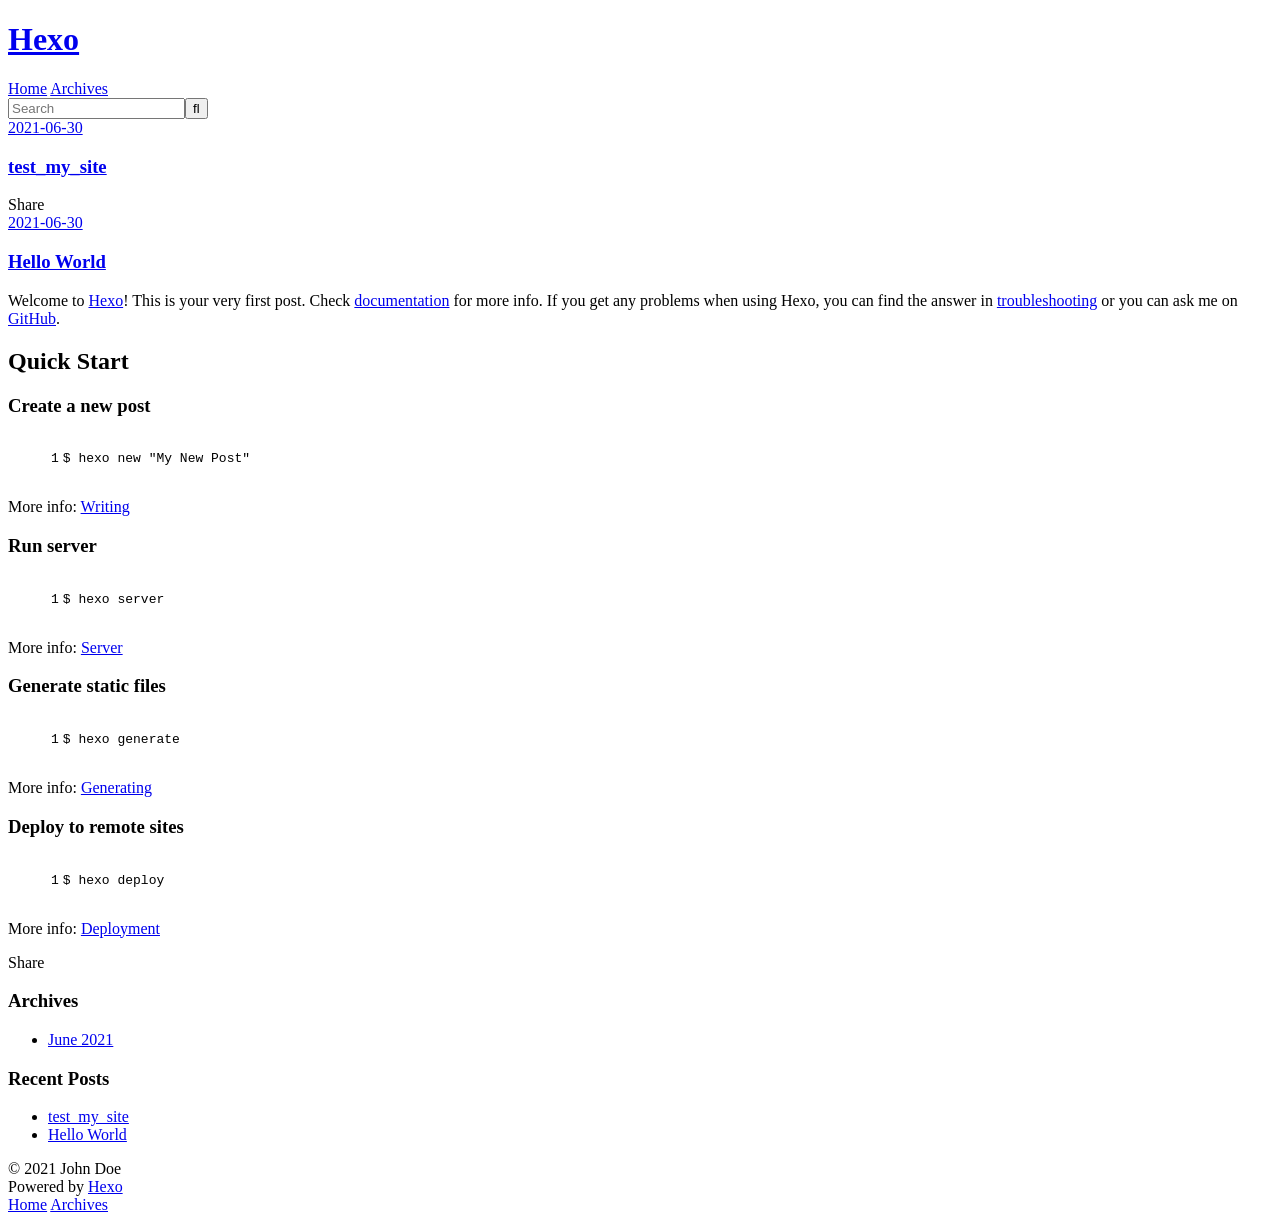
==== index.html @ c6e72904 "Site updated: 2021-06-30 17:13:58" ====
<!DOCTYPE html>
<html>
<head>
  <meta charset="utf-8">
  

  
  <title>Hexo</title>
  <meta name="viewport" content="width=device-width, initial-scale=1, maximum-scale=1">
  <meta property="og:type" content="website">
<meta property="og:title" content="Hexo">
<meta property="og:url" content="http://example.com/index.html">
<meta property="og:site_name" content="Hexo">
<meta property="og:locale" content="en_US">
<meta property="article:author" content="John Doe">
<meta name="twitter:card" content="summary">
  
    <link rel="alternate" href="/atom.xml" title="Hexo" type="application/atom+xml">
  
  
    <link rel="icon" href="/favicon.png">
  
  
    <link href="//fonts.googleapis.com/css?family=Source+Code+Pro" rel="stylesheet" type="text/css">
  
  
<link rel="stylesheet" href="/css/style.css">

<meta name="generator" content="Hexo 5.4.0"></head>

<body>
  <div id="container">
    <div id="wrap">
      <header id="header">
  <div id="banner"></div>
  <div id="header-outer" class="outer">
    <div id="header-title" class="inner">
      <h1 id="logo-wrap">
        <a href="/" id="logo">Hexo</a>
      </h1>
      
    </div>
    <div id="header-inner" class="inner">
      <nav id="main-nav">
        <a id="main-nav-toggle" class="nav-icon"></a>
        
          <a class="main-nav-link" href="/">Home</a>
        
          <a class="main-nav-link" href="/archives">Archives</a>
        
      </nav>
      <nav id="sub-nav">
        
          <a id="nav-rss-link" class="nav-icon" href="/atom.xml" title="RSS Feed"></a>
        
        <a id="nav-search-btn" class="nav-icon" title="Search"></a>
      </nav>
      <div id="search-form-wrap">
        <form action="//google.com/search" method="get" accept-charset="UTF-8" class="search-form"><input type="search" name="q" class="search-form-input" placeholder="Search"><button type="submit" class="search-form-submit">&#xF002;</button><input type="hidden" name="sitesearch" value="http://example.com"></form>
      </div>
    </div>
  </div>
</header>
      <div class="outer">
        <section id="main">
  
    <article id="post-test-my-site" class="article article-type-post" itemscope itemprop="blogPost">
  <div class="article-meta">
    <a href="/2021/06/30/test-my-site/" class="article-date">
  <time datetime="2021-06-30T08:58:55.000Z" itemprop="datePublished">2021-06-30</time>
</a>
    
  </div>
  <div class="article-inner">
    
    
      <header class="article-header">
        
  
    <h1 itemprop="name">
      <a class="article-title" href="/2021/06/30/test-my-site/">test_my_site</a>
    </h1>
  

      </header>
    
    <div class="article-entry" itemprop="articleBody">
      
        
      
    </div>
    <footer class="article-footer">
      <a data-url="http://example.com/2021/06/30/test-my-site/" data-id="ckqj9hxz30000y4w327boawxg" class="article-share-link">Share</a>
      
      
    </footer>
  </div>
  
</article>


  
    <article id="post-hello-world" class="article article-type-post" itemscope itemprop="blogPost">
  <div class="article-meta">
    <a href="/2021/06/30/hello-world/" class="article-date">
  <time datetime="2021-06-30T08:54:32.941Z" itemprop="datePublished">2021-06-30</time>
</a>
    
  </div>
  <div class="article-inner">
    
    
      <header class="article-header">
        
  
    <h1 itemprop="name">
      <a class="article-title" href="/2021/06/30/hello-world/">Hello World</a>
    </h1>
  

      </header>
    
    <div class="article-entry" itemprop="articleBody">
      
        <p>Welcome to <a target="_blank" rel="noopener" href="https://hexo.io/">Hexo</a>! This is your very first post. Check <a target="_blank" rel="noopener" href="https://hexo.io/docs/">documentation</a> for more info. If you get any problems when using Hexo, you can find the answer in <a target="_blank" rel="noopener" href="https://hexo.io/docs/troubleshooting.html">troubleshooting</a> or you can ask me on <a target="_blank" rel="noopener" href="https://github.com/hexojs/hexo/issues">GitHub</a>.</p>
<h2 id="Quick-Start"><a href="#Quick-Start" class="headerlink" title="Quick Start"></a>Quick Start</h2><h3 id="Create-a-new-post"><a href="#Create-a-new-post" class="headerlink" title="Create a new post"></a>Create a new post</h3><figure class="highlight bash"><table><tr><td class="gutter"><pre><span class="line">1</span><br></pre></td><td class="code"><pre><span class="line">$ hexo new <span class="string">&quot;My New Post&quot;</span></span><br></pre></td></tr></table></figure>

<p>More info: <a target="_blank" rel="noopener" href="https://hexo.io/docs/writing.html">Writing</a></p>
<h3 id="Run-server"><a href="#Run-server" class="headerlink" title="Run server"></a>Run server</h3><figure class="highlight bash"><table><tr><td class="gutter"><pre><span class="line">1</span><br></pre></td><td class="code"><pre><span class="line">$ hexo server</span><br></pre></td></tr></table></figure>

<p>More info: <a target="_blank" rel="noopener" href="https://hexo.io/docs/server.html">Server</a></p>
<h3 id="Generate-static-files"><a href="#Generate-static-files" class="headerlink" title="Generate static files"></a>Generate static files</h3><figure class="highlight bash"><table><tr><td class="gutter"><pre><span class="line">1</span><br></pre></td><td class="code"><pre><span class="line">$ hexo generate</span><br></pre></td></tr></table></figure>

<p>More info: <a target="_blank" rel="noopener" href="https://hexo.io/docs/generating.html">Generating</a></p>
<h3 id="Deploy-to-remote-sites"><a href="#Deploy-to-remote-sites" class="headerlink" title="Deploy to remote sites"></a>Deploy to remote sites</h3><figure class="highlight bash"><table><tr><td class="gutter"><pre><span class="line">1</span><br></pre></td><td class="code"><pre><span class="line">$ hexo deploy</span><br></pre></td></tr></table></figure>

<p>More info: <a target="_blank" rel="noopener" href="https://hexo.io/docs/one-command-deployment.html">Deployment</a></p>

      
    </div>
    <footer class="article-footer">
      <a data-url="http://example.com/2021/06/30/hello-world/" data-id="ckqj9hxz70001y4w39fv53ltf" class="article-share-link">Share</a>
      
      
    </footer>
  </div>
  
</article>


  


</section>
        
          <aside id="sidebar">
  
    

  
    

  
    
  
    
  <div class="widget-wrap">
    <h3 class="widget-title">Archives</h3>
    <div class="widget">
      <ul class="archive-list"><li class="archive-list-item"><a class="archive-list-link" href="/archives/2021/06/">June 2021</a></li></ul>
    </div>
  </div>


  
    
  <div class="widget-wrap">
    <h3 class="widget-title">Recent Posts</h3>
    <div class="widget">
      <ul>
        
          <li>
            <a href="/2021/06/30/test-my-site/">test_my_site</a>
          </li>
        
          <li>
            <a href="/2021/06/30/hello-world/">Hello World</a>
          </li>
        
      </ul>
    </div>
  </div>

  
</aside>
        
      </div>
      <footer id="footer">
  
  <div class="outer">
    <div id="footer-info" class="inner">
      &copy; 2021 John Doe<br>
      Powered by <a href="http://hexo.io/" target="_blank">Hexo</a>
    </div>
  </div>
</footer>
    </div>
    <nav id="mobile-nav">
  
    <a href="/" class="mobile-nav-link">Home</a>
  
    <a href="/archives" class="mobile-nav-link">Archives</a>
  
</nav>
    

<script src="//ajax.googleapis.com/ajax/libs/jquery/2.0.3/jquery.min.js"></script>


  
<link rel="stylesheet" href="/fancybox/jquery.fancybox.css">

  
<script src="/fancybox/jquery.fancybox.pack.js"></script>




<script src="/js/script.js"></script>




  </div>
</body>
</html>
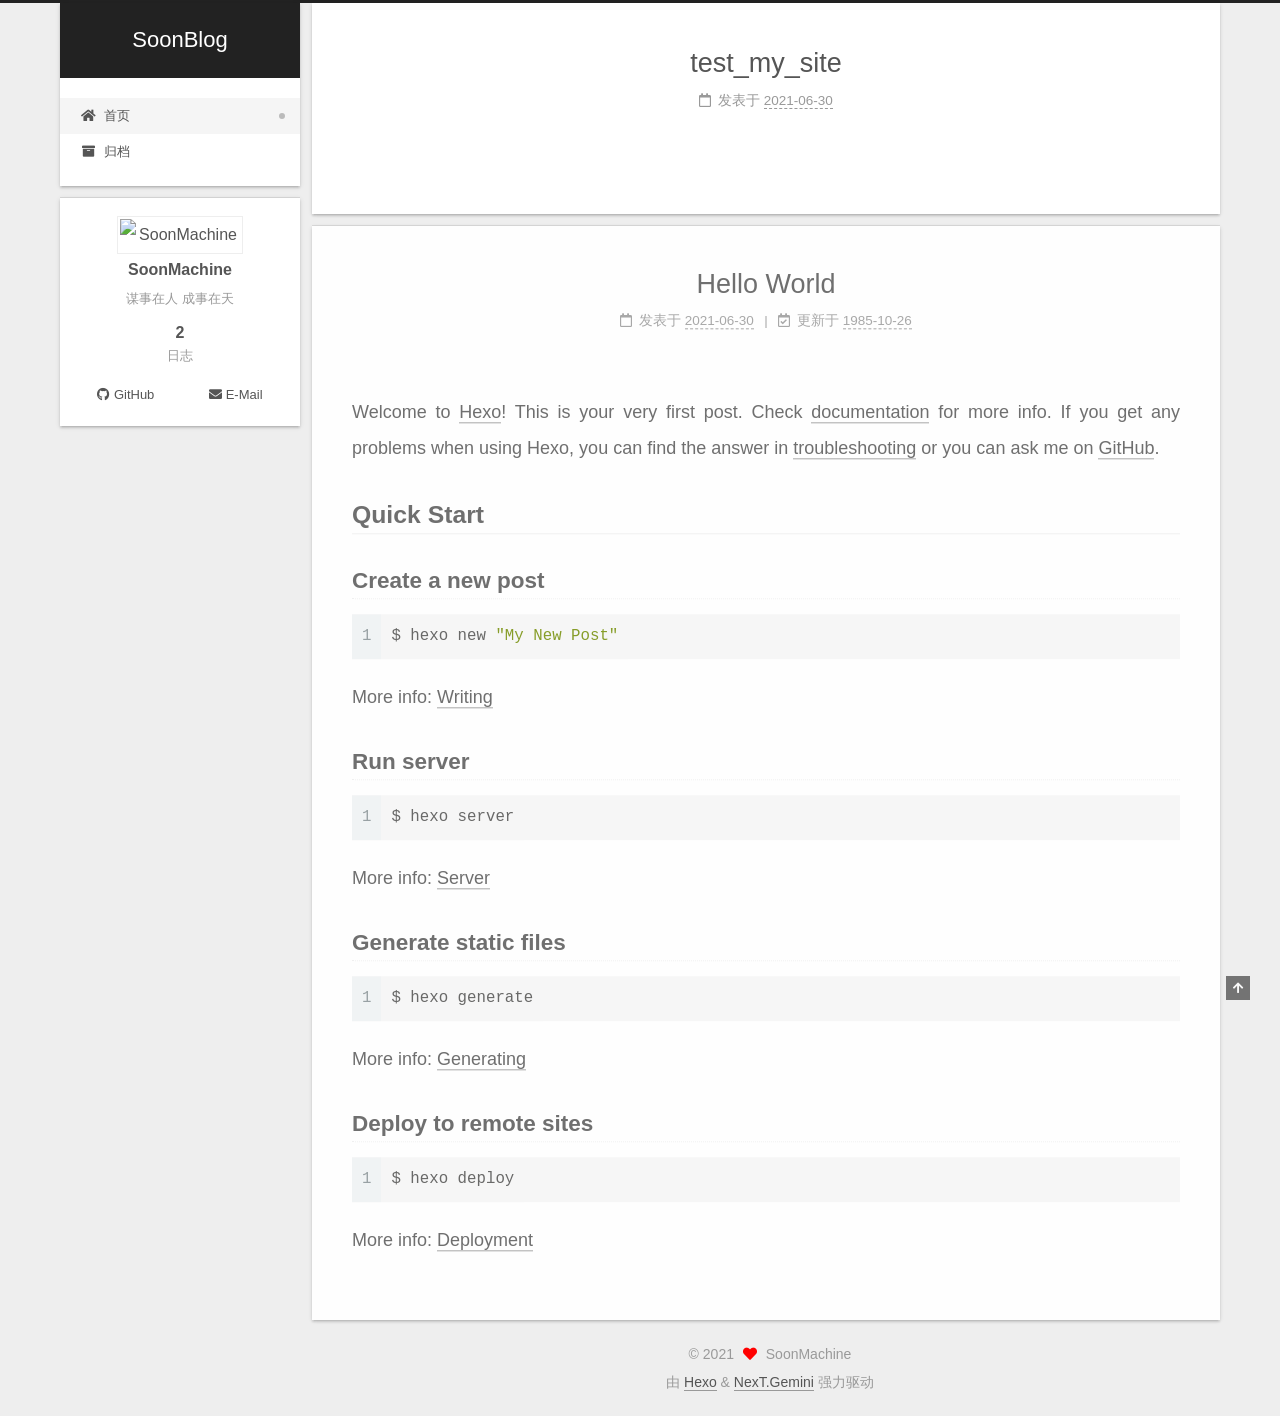
==== commit 7ec2384e: "Site updated: 2021-06-30 23:39:16" ====
--- a/index.html
+++ b/index.html
@@ -1,128 +1,255 @@
 <!DOCTYPE html>
-<html>
+<html lang="zh-CN">
 <head>
-  <meta charset="utf-8">
-  
-
-  
-  <title>Hexo</title>
-  <meta name="viewport" content="width=device-width, initial-scale=1, maximum-scale=1">
-  <meta property="og:type" content="website">
-<meta property="og:title" content="Hexo">
+  <meta charset="UTF-8">
+<meta name="viewport" content="width=device-width, initial-scale=1, maximum-scale=2">
+<meta name="theme-color" content="#222">
+<meta name="generator" content="Hexo 5.4.0">
+  <link rel="apple-touch-icon" sizes="180x180" href="/images/apple-touch-icon-next.png">
+  <link rel="icon" type="image/png" sizes="32x32" href="/images/favicon-32x32-next.png">
+  <link rel="icon" type="image/png" sizes="16x16" href="/images/favicon-16x16-next.png">
+  <link rel="mask-icon" href="/images/logo.svg" color="#222">
+
+<link rel="stylesheet" href="/css/main.css">
+
+
+<link rel="stylesheet" href="/lib/font-awesome/css/all.min.css">
+
+<script id="hexo-configurations">
+    var NexT = window.NexT || {};
+    var CONFIG = {"hostname":"example.com","root":"/","scheme":"Gemini","version":"7.8.0","exturl":false,"sidebar":{"position":"left","display":"post","padding":18,"offset":12,"onmobile":false},"copycode":{"enable":false,"show_result":false,"style":null},"back2top":{"enable":true,"sidebar":false,"scrollpercent":false},"bookmark":{"enable":false,"color":"#222","save":"auto"},"fancybox":false,"mediumzoom":false,"lazyload":false,"pangu":false,"comments":{"style":"tabs","active":null,"storage":true,"lazyload":false,"nav":null},"algolia":{"hits":{"per_page":10},"labels":{"input_placeholder":"Search for Posts","hits_empty":"We didn't find any results for the search: ${query}","hits_stats":"${hits} results found in ${time} ms"}},"localsearch":{"enable":false,"trigger":"auto","top_n_per_article":1,"unescape":false,"preload":false},"motion":{"enable":true,"async":false,"transition":{"post_block":"fadeIn","post_header":"slideDownIn","post_body":"slideDownIn","coll_header":"slideLeftIn","sidebar":"slideUpIn"}}};
+  </script>
+
+  <meta name="description" content="谋事在人 成事在天">
+<meta property="og:type" content="website">
+<meta property="og:title" content="SoonBlog">
 <meta property="og:url" content="http://example.com/index.html">
-<meta property="og:site_name" content="Hexo">
-<meta property="og:locale" content="en_US">
-<meta property="article:author" content="John Doe">
+<meta property="og:site_name" content="SoonBlog">
+<meta property="og:description" content="谋事在人 成事在天">
+<meta property="og:locale" content="zh_CN">
+<meta property="article:author" content="SoonMachine">
 <meta name="twitter:card" content="summary">
-  
-    <link rel="alternate" href="/atom.xml" title="Hexo" type="application/atom+xml">
-  
-  
-    <link rel="icon" href="/favicon.png">
-  
-  
-    <link href="//fonts.googleapis.com/css?family=Source+Code+Pro" rel="stylesheet" type="text/css">
-  
-  
-<link rel="stylesheet" href="/css/style.css">
-
-<meta name="generator" content="Hexo 5.4.0"></head>
-
-<body>
-  <div id="container">
-    <div id="wrap">
-      <header id="header">
-  <div id="banner"></div>
-  <div id="header-outer" class="outer">
-    <div id="header-title" class="inner">
-      <h1 id="logo-wrap">
-        <a href="/" id="logo">Hexo</a>
-      </h1>
-      
+
+<link rel="canonical" href="http://example.com/">
+
+
+<script id="page-configurations">
+  // https://hexo.io/docs/variables.html
+  CONFIG.page = {
+    sidebar: "",
+    isHome : true,
+    isPost : false,
+    lang   : 'zh-CN'
+  };
+</script>
+
+  <title>SoonBlog</title>
+  
+
+
+
+
+
+
+  <noscript>
+  <style>
+  .use-motion .brand,
+  .use-motion .menu-item,
+  .sidebar-inner,
+  .use-motion .post-block,
+  .use-motion .pagination,
+  .use-motion .comments,
+  .use-motion .post-header,
+  .use-motion .post-body,
+  .use-motion .collection-header { opacity: initial; }
+
+  .use-motion .site-title,
+  .use-motion .site-subtitle {
+    opacity: initial;
+    top: initial;
+  }
+
+  .use-motion .logo-line-before i { left: initial; }
+  .use-motion .logo-line-after i { right: initial; }
+  </style>
+</noscript>
+
+</head>
+
+<body itemscope itemtype="http://schema.org/WebPage">
+  <div class="container use-motion">
+    <div class="headband"></div>
+
+    <header class="header" itemscope itemtype="http://schema.org/WPHeader">
+      <div class="header-inner"><div class="site-brand-container">
+  <div class="site-nav-toggle">
+    <div class="toggle" aria-label="切换导航栏">
+      <span class="toggle-line toggle-line-first"></span>
+      <span class="toggle-line toggle-line-middle"></span>
+      <span class="toggle-line toggle-line-last"></span>
     </div>
-    <div id="header-inner" class="inner">
-      <nav id="main-nav">
-        <a id="main-nav-toggle" class="nav-icon"></a>
-        
-          <a class="main-nav-link" href="/">Home</a>
-        
-          <a class="main-nav-link" href="/archives">Archives</a>
-        
-      </nav>
-      <nav id="sub-nav">
-        
-          <a id="nav-rss-link" class="nav-icon" href="/atom.xml" title="RSS Feed"></a>
-        
-        <a id="nav-search-btn" class="nav-icon" title="Search"></a>
-      </nav>
-      <div id="search-form-wrap">
-        <form action="//google.com/search" method="get" accept-charset="UTF-8" class="search-form"><input type="search" name="q" class="search-form-input" placeholder="Search"><button type="submit" class="search-form-submit">&#xF002;</button><input type="hidden" name="sitesearch" value="http://example.com"></form>
-      </div>
+  </div>
+
+  <div class="site-meta">
+
+    <a href="/" class="brand" rel="start">
+      <span class="logo-line-before"><i></i></span>
+      <h1 class="site-title">SoonBlog</h1>
+      <span class="logo-line-after"><i></i></span>
+    </a>
+  </div>
+
+  <div class="site-nav-right">
+    <div class="toggle popup-trigger">
     </div>
   </div>
-</header>
-      <div class="outer">
-        <section id="main">
-  
-    <article id="post-test-my-site" class="article article-type-post" itemscope itemprop="blogPost">
-  <div class="article-meta">
-    <a href="/2021/06/30/test-my-site/" class="article-date">
-  <time datetime="2021-06-30T08:58:55.000Z" itemprop="datePublished">2021-06-30</time>
-</a>
-    
-  </div>
-  <div class="article-inner">
-    
-    
-      <header class="article-header">
-        
-  
-    <h1 itemprop="name">
-      <a class="article-title" href="/2021/06/30/test-my-site/">test_my_site</a>
-    </h1>
-  
-
+</div>
+
+
+
+
+<nav class="site-nav">
+  <ul id="menu" class="main-menu menu">
+        <li class="menu-item menu-item-home">
+
+    <a href="/" rel="section"><i class="fa fa-home fa-fw"></i>首页</a>
+
+  </li>
+        <li class="menu-item menu-item-archives">
+
+    <a href="/archives/" rel="section"><i class="fa fa-archive fa-fw"></i>归档</a>
+
+  </li>
+  </ul>
+</nav>
+
+
+
+
+</div>
+    </header>
+
+    
+  <div class="back-to-top">
+    <i class="fa fa-arrow-up"></i>
+    <span>0%</span>
+  </div>
+
+
+    <main class="main">
+      <div class="main-inner">
+        <div class="content-wrap">
+          
+
+          <div class="content index posts-expand">
+            
+      
+  
+  
+  <article itemscope itemtype="http://schema.org/Article" class="post-block" lang="zh-CN">
+    <link itemprop="mainEntityOfPage" href="http://example.com/2021/06/30/test-my-site/">
+
+    <span hidden itemprop="author" itemscope itemtype="http://schema.org/Person">
+      <meta itemprop="image" content="https://raw.githubusercontent.com/1608853426/picBed/master/%E5%BE%AE%E4%BF%A1%E5%9B%BE%E7%89%87_20210630232650.jpg?token=AOFJFE2PKWYEGKIJK3JPJCDA3SGYQ">
+      <meta itemprop="name" content="SoonMachine">
+      <meta itemprop="description" content="谋事在人 成事在天">
+    </span>
+
+    <span hidden itemprop="publisher" itemscope itemtype="http://schema.org/Organization">
+      <meta itemprop="name" content="SoonBlog">
+    </span>
+      <header class="post-header">
+        <h2 class="post-title" itemprop="name headline">
+          
+            <a href="/2021/06/30/test-my-site/" class="post-title-link" itemprop="url">test_my_site</a>
+        </h2>
+
+        <div class="post-meta">
+            <span class="post-meta-item">
+              <span class="post-meta-item-icon">
+                <i class="far fa-calendar"></i>
+              </span>
+              <span class="post-meta-item-text">发表于</span>
+
+              <time title="创建时间：2021-06-30 16:58:55" itemprop="dateCreated datePublished" datetime="2021-06-30T16:58:55+08:00">2021-06-30</time>
+            </span>
+
+          
+
+        </div>
       </header>
-    
-    <div class="article-entry" itemprop="articleBody">
-      
-        
+
+    
+    
+    
+    <div class="post-body" itemprop="articleBody">
+
+      
+          
       
     </div>
-    <footer class="article-footer">
-      <a data-url="http://example.com/2021/06/30/test-my-site/" data-id="ckqj9hxz30000y4w327boawxg" class="article-share-link">Share</a>
-      
-      
-    </footer>
-  </div>
-  
-</article>
-
-
-  
-    <article id="post-hello-world" class="article article-type-post" itemscope itemprop="blogPost">
-  <div class="article-meta">
-    <a href="/2021/06/30/hello-world/" class="article-date">
-  <time datetime="2021-06-30T08:54:32.941Z" itemprop="datePublished">2021-06-30</time>
-</a>
-    
-  </div>
-  <div class="article-inner">
-    
-    
-      <header class="article-header">
-        
-  
-    <h1 itemprop="name">
-      <a class="article-title" href="/2021/06/30/hello-world/">Hello World</a>
-    </h1>
-  
-
+
+    
+    
+    
+      <footer class="post-footer">
+        <div class="post-eof"></div>
+      </footer>
+  </article>
+  
+  
+  
+
+      
+  
+  
+  <article itemscope itemtype="http://schema.org/Article" class="post-block" lang="zh-CN">
+    <link itemprop="mainEntityOfPage" href="http://example.com/2021/06/30/hello-world/">
+
+    <span hidden itemprop="author" itemscope itemtype="http://schema.org/Person">
+      <meta itemprop="image" content="https://raw.githubusercontent.com/1608853426/picBed/master/%E5%BE%AE%E4%BF%A1%E5%9B%BE%E7%89%87_20210630232650.jpg?token=AOFJFE2PKWYEGKIJK3JPJCDA3SGYQ">
+      <meta itemprop="name" content="SoonMachine">
+      <meta itemprop="description" content="谋事在人 成事在天">
+    </span>
+
+    <span hidden itemprop="publisher" itemscope itemtype="http://schema.org/Organization">
+      <meta itemprop="name" content="SoonBlog">
+    </span>
+      <header class="post-header">
+        <h2 class="post-title" itemprop="name headline">
+          
+            <a href="/2021/06/30/hello-world/" class="post-title-link" itemprop="url">Hello World</a>
+        </h2>
+
+        <div class="post-meta">
+            <span class="post-meta-item">
+              <span class="post-meta-item-icon">
+                <i class="far fa-calendar"></i>
+              </span>
+              <span class="post-meta-item-text">发表于</span>
+
+              <time title="创建时间：2021-06-30 16:54:32" itemprop="dateCreated datePublished" datetime="2021-06-30T16:54:32+08:00">2021-06-30</time>
+            </span>
+              <span class="post-meta-item">
+                <span class="post-meta-item-icon">
+                  <i class="far fa-calendar-check"></i>
+                </span>
+                <span class="post-meta-item-text">更新于</span>
+                <time title="修改时间：1985-10-26 16:15:00" itemprop="dateModified" datetime="1985-10-26T16:15:00+08:00">1985-10-26</time>
+              </span>
+
+          
+
+        </div>
       </header>
-    
-    <div class="article-entry" itemprop="articleBody">
-      
-        <p>Welcome to <a target="_blank" rel="noopener" href="https://hexo.io/">Hexo</a>! This is your very first post. Check <a target="_blank" rel="noopener" href="https://hexo.io/docs/">documentation</a> for more info. If you get any problems when using Hexo, you can find the answer in <a target="_blank" rel="noopener" href="https://hexo.io/docs/troubleshooting.html">troubleshooting</a> or you can ask me on <a target="_blank" rel="noopener" href="https://github.com/hexojs/hexo/issues">GitHub</a>.</p>
+
+    
+    
+    
+    <div class="post-body" itemprop="articleBody">
+
+      
+          <p>Welcome to <a target="_blank" rel="noopener" href="https://hexo.io/">Hexo</a>! This is your very first post. Check <a target="_blank" rel="noopener" href="https://hexo.io/docs/">documentation</a> for more info. If you get any problems when using Hexo, you can find the answer in <a target="_blank" rel="noopener" href="https://hexo.io/docs/troubleshooting.html">troubleshooting</a> or you can ask me on <a target="_blank" rel="noopener" href="https://github.com/hexojs/hexo/issues">GitHub</a>.</p>
 <h2 id="Quick-Start"><a href="#Quick-Start" class="headerlink" title="Quick Start"></a>Quick Start</h2><h3 id="Create-a-new-post"><a href="#Create-a-new-post" class="headerlink" title="Create a new post"></a>Create a new post</h3><figure class="highlight bash"><table><tr><td class="gutter"><pre><span class="line">1</span><br></pre></td><td class="code"><pre><span class="line">$ hexo new <span class="string">&quot;My New Post&quot;</span></span><br></pre></td></tr></table></figure>
 
 <p>More info: <a target="_blank" rel="noopener" href="https://hexo.io/docs/writing.html">Writing</a></p>
@@ -138,99 +265,181 @@
 
       
     </div>
-    <footer class="article-footer">
-      <a data-url="http://example.com/2021/06/30/hello-world/" data-id="ckqj9hxz70001y4w39fv53ltf" class="article-share-link">Share</a>
-      
-      
+
+    
+    
+    
+      <footer class="post-footer">
+        <div class="post-eof"></div>
+      </footer>
+  </article>
+  
+  
+  
+
+
+  
+
+
+
+          </div>
+          
+
+<script>
+  window.addEventListener('tabs:register', () => {
+    let { activeClass } = CONFIG.comments;
+    if (CONFIG.comments.storage) {
+      activeClass = localStorage.getItem('comments_active') || activeClass;
+    }
+    if (activeClass) {
+      let activeTab = document.querySelector(`a[href="#comment-${activeClass}"]`);
+      if (activeTab) {
+        activeTab.click();
+      }
+    }
+  });
+  if (CONFIG.comments.storage) {
+    window.addEventListener('tabs:click', event => {
+      if (!event.target.matches('.tabs-comment .tab-content .tab-pane')) return;
+      let commentClass = event.target.classList[1];
+      localStorage.setItem('comments_active', commentClass);
+    });
+  }
+</script>
+
+        </div>
+          
+  
+  <div class="toggle sidebar-toggle">
+    <span class="toggle-line toggle-line-first"></span>
+    <span class="toggle-line toggle-line-middle"></span>
+    <span class="toggle-line toggle-line-last"></span>
+  </div>
+
+  <aside class="sidebar">
+    <div class="sidebar-inner">
+
+      <ul class="sidebar-nav motion-element">
+        <li class="sidebar-nav-toc">
+          文章目录
+        </li>
+        <li class="sidebar-nav-overview">
+          站点概览
+        </li>
+      </ul>
+
+      <!--noindex-->
+      <div class="post-toc-wrap sidebar-panel">
+      </div>
+      <!--/noindex-->
+
+      <div class="site-overview-wrap sidebar-panel">
+        <div class="site-author motion-element" itemprop="author" itemscope itemtype="http://schema.org/Person">
+    <img class="site-author-image" itemprop="image" alt="SoonMachine"
+      src="https://raw.githubusercontent.com/1608853426/picBed/master/%E5%BE%AE%E4%BF%A1%E5%9B%BE%E7%89%87_20210630232650.jpg?token=AOFJFE2PKWYEGKIJK3JPJCDA3SGYQ">
+  <p class="site-author-name" itemprop="name">SoonMachine</p>
+  <div class="site-description" itemprop="description">谋事在人 成事在天</div>
+</div>
+<div class="site-state-wrap motion-element">
+  <nav class="site-state">
+      <div class="site-state-item site-state-posts">
+          <a href="/archives/">
+        
+          <span class="site-state-item-count">2</span>
+          <span class="site-state-item-name">日志</span>
+        </a>
+      </div>
+  </nav>
+</div>
+  <div class="links-of-author motion-element">
+      <span class="links-of-author-item">
+        <a href="https://github.com/1608853426" title="GitHub → https:&#x2F;&#x2F;github.com&#x2F;1608853426" rel="noopener" target="_blank"><i class="fab fa-github fa-fw"></i>GitHub</a>
+      </span>
+      <span class="links-of-author-item">
+        <a href="mailto:sunamnxin@126.com" title="E-Mail → mailto:sunamnxin@126.com" rel="noopener" target="_blank"><i class="fa fa-envelope fa-fw"></i>E-Mail</a>
+      </span>
+  </div>
+
+
+
+      </div>
+
+    </div>
+  </aside>
+  <div id="sidebar-dimmer"></div>
+
+
+      </div>
+    </main>
+
+    <footer class="footer">
+      <div class="footer-inner">
+        
+
+        
+
+<div class="copyright">
+  
+  &copy; 
+  <span itemprop="copyrightYear">2021</span>
+  <span class="with-love">
+    <i class="fa fa-heart"></i>
+  </span>
+  <span class="author" itemprop="copyrightHolder">SoonMachine</span>
+</div>
+  <div class="powered-by">由 <a href="https://hexo.io/" class="theme-link" rel="noopener" target="_blank">Hexo</a> & <a href="https://theme-next.org/" class="theme-link" rel="noopener" target="_blank">NexT.Gemini</a> 强力驱动
+  </div>
+
+        
+
+
+
+
+
+
+
+
+      </div>
     </footer>
   </div>
-  
-</article>
-
-
-  
-
-
-</section>
-        
-          <aside id="sidebar">
-  
-    
-
-  
-    
-
-  
-    
-  
-    
-  <div class="widget-wrap">
-    <h3 class="widget-title">Archives</h3>
-    <div class="widget">
-      <ul class="archive-list"><li class="archive-list-item"><a class="archive-list-link" href="/archives/2021/06/">June 2021</a></li></ul>
-    </div>
-  </div>
-
-
-  
-    
-  <div class="widget-wrap">
-    <h3 class="widget-title">Recent Posts</h3>
-    <div class="widget">
-      <ul>
-        
-          <li>
-            <a href="/2021/06/30/test-my-site/">test_my_site</a>
-          </li>
-        
-          <li>
-            <a href="/2021/06/30/hello-world/">Hello World</a>
-          </li>
-        
-      </ul>
-    </div>
-  </div>
-
-  
-</aside>
-        
-      </div>
-      <footer id="footer">
-  
-  <div class="outer">
-    <div id="footer-info" class="inner">
-      &copy; 2021 John Doe<br>
-      Powered by <a href="http://hexo.io/" target="_blank">Hexo</a>
-    </div>
-  </div>
-</footer>
-    </div>
-    <nav id="mobile-nav">
-  
-    <a href="/" class="mobile-nav-link">Home</a>
-  
-    <a href="/archives" class="mobile-nav-link">Archives</a>
-  
-</nav>
-    
-
-<script src="//ajax.googleapis.com/ajax/libs/jquery/2.0.3/jquery.min.js"></script>
-
-
-  
-<link rel="stylesheet" href="/fancybox/jquery.fancybox.css">
-
-  
-<script src="/fancybox/jquery.fancybox.pack.js"></script>
-
-
-
-
-<script src="/js/script.js"></script>
-
-
-
-
-  </div>
+
+  
+  <script src="/lib/anime.min.js"></script>
+  <script src="/lib/velocity/velocity.min.js"></script>
+  <script src="/lib/velocity/velocity.ui.min.js"></script>
+
+<script src="/js/utils.js"></script>
+
+<script src="/js/motion.js"></script>
+
+
+<script src="/js/schemes/pisces.js"></script>
+
+
+<script src="/js/next-boot.js"></script>
+
+
+
+
+  
+
+
+
+
+
+
+
+
+
+
+
+
+
+
+
+  
+
+  
+
 </body>
-</html>+</html>
--- a/css/main.css
+++ b/css/main.css
@@ -0,0 +1,2593 @@
+:root {
+  --body-bg-color: #eee;
+  --content-bg-color: #fff;
+  --card-bg-color: #f5f5f5;
+  --text-color: #555;
+  --blockquote-color: #666;
+  --link-color: #555;
+  --link-hover-color: #222;
+  --brand-color: #fff;
+  --brand-hover-color: #fff;
+  --table-row-odd-bg-color: #f9f9f9;
+  --table-row-hover-bg-color: #f5f5f5;
+  --menu-item-bg-color: #f5f5f5;
+  --btn-default-bg: #fff;
+  --btn-default-color: #555;
+  --btn-default-border-color: #555;
+  --btn-default-hover-bg: #222;
+  --btn-default-hover-color: #fff;
+  --btn-default-hover-border-color: #222;
+}
+@media (prefers-color-scheme: dark) {
+  :root {
+    --body-bg-color: #282828;
+    --content-bg-color: #333;
+    --card-bg-color: #555;
+    --text-color: #ccc;
+    --blockquote-color: #bbb;
+    --link-color: #ccc;
+    --link-hover-color: #eee;
+    --brand-color: #ddd;
+    --brand-hover-color: #ddd;
+    --table-row-odd-bg-color: #282828;
+    --table-row-hover-bg-color: #363636;
+    --menu-item-bg-color: #555;
+    --btn-default-bg: #222;
+    --btn-default-color: #ccc;
+    --btn-default-border-color: #555;
+    --btn-default-hover-bg: #666;
+    --btn-default-hover-color: #ccc;
+    --btn-default-hover-border-color: #666;
+  }
+  img {
+    opacity: 0.75;
+  }
+  img:hover {
+    opacity: 0.9;
+  }
+}
+html {
+  line-height: 1.15; /* 1 */
+  -webkit-text-size-adjust: 100%; /* 2 */
+}
+body {
+  margin: 0;
+}
+main {
+  display: block;
+}
+h1 {
+  font-size: 2em;
+  margin: 0.67em 0;
+}
+hr {
+  box-sizing: content-box; /* 1 */
+  height: 0; /* 1 */
+  overflow: visible; /* 2 */
+}
+pre {
+  font-family: monospace, monospace; /* 1 */
+  font-size: 1em; /* 2 */
+}
+a {
+  background: transparent;
+}
+abbr[title] {
+  border-bottom: none; /* 1 */
+  text-decoration: underline; /* 2 */
+  text-decoration: underline dotted; /* 2 */
+}
+b,
+strong {
+  font-weight: bolder;
+}
+code,
+kbd,
+samp {
+  font-family: monospace, monospace; /* 1 */
+  font-size: 1em; /* 2 */
+}
+small {
+  font-size: 80%;
+}
+sub,
+sup {
+  font-size: 75%;
+  line-height: 0;
+  position: relative;
+  vertical-align: baseline;
+}
+sub {
+  bottom: -0.25em;
+}
+sup {
+  top: -0.5em;
+}
+img {
+  border-style: none;
+}
+button,
+input,
+optgroup,
+select,
+textarea {
+  font-family: inherit; /* 1 */
+  font-size: 100%; /* 1 */
+  line-height: 1.15; /* 1 */
+  margin: 0; /* 2 */
+}
+button,
+input {
+/* 1 */
+  overflow: visible;
+}
+button,
+select {
+/* 1 */
+  text-transform: none;
+}
+button,
+[type='button'],
+[type='reset'],
+[type='submit'] {
+  -webkit-appearance: button;
+}
+button::-moz-focus-inner,
+[type='button']::-moz-focus-inner,
+[type='reset']::-moz-focus-inner,
+[type='submit']::-moz-focus-inner {
+  border-style: none;
+  padding: 0;
+}
+button:-moz-focusring,
+[type='button']:-moz-focusring,
+[type='reset']:-moz-focusring,
+[type='submit']:-moz-focusring {
+  outline: 1px dotted ButtonText;
+}
+fieldset {
+  padding: 0.35em 0.75em 0.625em;
+}
+legend {
+  box-sizing: border-box; /* 1 */
+  color: inherit; /* 2 */
+  display: table; /* 1 */
+  max-width: 100%; /* 1 */
+  padding: 0; /* 3 */
+  white-space: normal; /* 1 */
+}
+progress {
+  vertical-align: baseline;
+}
+textarea {
+  overflow: auto;
+}
+[type='checkbox'],
+[type='radio'] {
+  box-sizing: border-box; /* 1 */
+  padding: 0; /* 2 */
+}
+[type='number']::-webkit-inner-spin-button,
+[type='number']::-webkit-outer-spin-button {
+  height: auto;
+}
+[type='search'] {
+  outline-offset: -2px; /* 2 */
+  -webkit-appearance: textfield; /* 1 */
+}
+[type='search']::-webkit-search-decoration {
+  -webkit-appearance: none;
+}
+::-webkit-file-upload-button {
+  font: inherit; /* 2 */
+  -webkit-appearance: button; /* 1 */
+}
+details {
+  display: block;
+}
+summary {
+  display: list-item;
+}
+template {
+  display: none;
+}
+[hidden] {
+  display: none;
+}
+::selection {
+  background: #262a30;
+  color: #eee;
+}
+html,
+body {
+  height: 100%;
+}
+body {
+  background: var(--body-bg-color);
+  color: var(--text-color);
+  font-family: 'Lato', "PingFang SC", "Microsoft YaHei", sans-serif;
+  font-size: 1em;
+  line-height: 2;
+}
+@media (max-width: 991px) {
+  body {
+    padding-left: 0 !important;
+    padding-right: 0 !important;
+  }
+}
+h1,
+h2,
+h3,
+h4,
+h5,
+h6 {
+  font-family: 'Lato', "PingFang SC", "Microsoft YaHei", sans-serif;
+  font-weight: bold;
+  line-height: 1.5;
+  margin: 20px 0 15px;
+}
+h1 {
+  font-size: 1.5em;
+}
+h2 {
+  font-size: 1.375em;
+}
+h3 {
+  font-size: 1.25em;
+}
+h4 {
+  font-size: 1.125em;
+}
+h5 {
+  font-size: 1em;
+}
+h6 {
+  font-size: 0.875em;
+}
+p {
+  margin: 0 0 20px 0;
+}
+a,
+span.exturl {
+  border-bottom: 1px solid #999;
+  color: var(--link-color);
+  outline: 0;
+  text-decoration: none;
+  overflow-wrap: break-word;
+  word-wrap: break-word;
+  cursor: pointer;
+}
+a:hover,
+span.exturl:hover {
+  border-bottom-color: var(--link-hover-color);
+  color: var(--link-hover-color);
+}
+iframe,
+img,
+video {
+  display: block;
+  margin-left: auto;
+  margin-right: auto;
+  max-width: 100%;
+}
+hr {
+  background-image: repeating-linear-gradient(-45deg, #ddd, #ddd 4px, transparent 4px, transparent 8px);
+  border: 0;
+  height: 3px;
+  margin: 40px 0;
+}
+blockquote {
+  border-left: 4px solid #ddd;
+  color: var(--blockquote-color);
+  margin: 0;
+  padding: 0 15px;
+}
+blockquote cite::before {
+  content: '-';
+  padding: 0 5px;
+}
+dt {
+  font-weight: bold;
+}
+dd {
+  margin: 0;
+  padding: 0;
+}
+kbd {
+  background-color: #f5f5f5;
+  background-image: linear-gradient(#eee, #fff, #eee);
+  border: 1px solid #ccc;
+  border-radius: 0.2em;
+  box-shadow: 0.1em 0.1em 0.2em rgba(0,0,0,0.1);
+  color: #555;
+  font-family: inherit;
+  padding: 0.1em 0.3em;
+  white-space: nowrap;
+}
+.table-container {
+  overflow: auto;
+}
+table {
+  border-collapse: collapse;
+  border-spacing: 0;
+  font-size: 0.875em;
+  margin: 0 0 20px 0;
+  width: 100%;
+}
+tbody tr:nth-of-type(odd) {
+  background: var(--table-row-odd-bg-color);
+}
+tbody tr:hover {
+  background: var(--table-row-hover-bg-color);
+}
+caption,
+th,
+td {
+  font-weight: normal;
+  padding: 8px;
+  vertical-align: middle;
+}
+th,
+td {
+  border: 1px solid #ddd;
+  border-bottom: 3px solid #ddd;
+}
+th {
+  font-weight: 700;
+  padding-bottom: 10px;
+}
+td {
+  border-bottom-width: 1px;
+}
+.btn {
+  background: var(--btn-default-bg);
+  border: 2px solid var(--btn-default-border-color);
+  border-radius: 2px;
+  color: var(--btn-default-color);
+  display: inline-block;
+  font-size: 0.875em;
+  line-height: 2;
+  padding: 0 20px;
+  text-decoration: none;
+  transition-property: background-color;
+  transition-delay: 0s;
+  transition-duration: 0.2s;
+  transition-timing-function: ease-in-out;
+}
+.btn:hover {
+  background: var(--btn-default-hover-bg);
+  border-color: var(--btn-default-hover-border-color);
+  color: var(--btn-default-hover-color);
+}
+.btn + .btn {
+  margin: 0 0 8px 8px;
+}
+.btn .fa-fw {
+  text-align: left;
+  width: 1.285714285714286em;
+}
+.toggle {
+  line-height: 0;
+}
+.toggle .toggle-line {
+  background: #fff;
+  display: inline-block;
+  height: 2px;
+  left: 0;
+  position: relative;
+  top: 0;
+  transition: all 0.4s;
+  vertical-align: top;
+  width: 100%;
+}
+.toggle .toggle-line:not(:first-child) {
+  margin-top: 3px;
+}
+.toggle.toggle-arrow .toggle-line-first {
+  left: 50%;
+  top: 2px;
+  transform: rotate(45deg);
+  width: 50%;
+}
+.toggle.toggle-arrow .toggle-line-middle {
+  left: 2px;
+  width: 90%;
+}
+.toggle.toggle-arrow .toggle-line-last {
+  left: 50%;
+  top: -2px;
+  transform: rotate(-45deg);
+  width: 50%;
+}
+.toggle.toggle-close .toggle-line-first {
+  transform: rotate(-45deg);
+  top: 5px;
+}
+.toggle.toggle-close .toggle-line-middle {
+  opacity: 0;
+}
+.toggle.toggle-close .toggle-line-last {
+  transform: rotate(45deg);
+  top: -5px;
+}
+.highlight,
+pre {
+  background: #f7f7f7;
+  color: #4d4d4c;
+  line-height: 1.6;
+  margin: 0 auto 20px;
+}
+pre,
+code {
+  font-family: consolas, Menlo, monospace, "PingFang SC", "Microsoft YaHei";
+}
+code {
+  background: #eee;
+  border-radius: 3px;
+  color: #555;
+  padding: 2px 4px;
+  overflow-wrap: break-word;
+  word-wrap: break-word;
+}
+.highlight *::selection {
+  background: #d6d6d6;
+}
+.highlight pre {
+  border: 0;
+  margin: 0;
+  padding: 10px 0;
+}
+.highlight table {
+  border: 0;
+  margin: 0;
+  width: auto;
+}
+.highlight td {
+  border: 0;
+  padding: 0;
+}
+.highlight figcaption {
+  background: #eff2f3;
+  color: #4d4d4c;
+  display: flex;
+  font-size: 0.875em;
+  justify-content: space-between;
+  line-height: 1.2;
+  padding: 0.5em;
+}
+.highlight figcaption a {
+  color: #4d4d4c;
+}
+.highlight figcaption a:hover {
+  border-bottom-color: #4d4d4c;
+}
+.highlight .gutter {
+  -moz-user-select: none;
+  -ms-user-select: none;
+  -webkit-user-select: none;
+  user-select: none;
+}
+.highlight .gutter pre {
+  background: #eff2f3;
+  color: #869194;
+  padding-left: 10px;
+  padding-right: 10px;
+  text-align: right;
+}
+.highlight .code pre {
+  background: #f7f7f7;
+  padding-left: 10px;
+  width: 100%;
+}
+.gist table {
+  width: auto;
+}
+.gist table td {
+  border: 0;
+}
+pre {
+  overflow: auto;
+  padding: 10px;
+}
+pre code {
+  background: none;
+  color: #4d4d4c;
+  font-size: 0.875em;
+  padding: 0;
+  text-shadow: none;
+}
+pre .deletion {
+  background: #fdd;
+}
+pre .addition {
+  background: #dfd;
+}
+pre .meta {
+  color: #eab700;
+  -moz-user-select: none;
+  -ms-user-select: none;
+  -webkit-user-select: none;
+  user-select: none;
+}
+pre .comment {
+  color: #8e908c;
+}
+pre .variable,
+pre .attribute,
+pre .tag,
+pre .name,
+pre .regexp,
+pre .ruby .constant,
+pre .xml .tag .title,
+pre .xml .pi,
+pre .xml .doctype,
+pre .html .doctype,
+pre .css .id,
+pre .css .class,
+pre .css .pseudo {
+  color: #c82829;
+}
+pre .number,
+pre .preprocessor,
+pre .built_in,
+pre .builtin-name,
+pre .literal,
+pre .params,
+pre .constant,
+pre .command {
+  color: #f5871f;
+}
+pre .ruby .class .title,
+pre .css .rules .attribute,
+pre .string,
+pre .symbol,
+pre .value,
+pre .inheritance,
+pre .header,
+pre .ruby .symbol,
+pre .xml .cdata,
+pre .special,
+pre .formula {
+  color: #718c00;
+}
+pre .title,
+pre .css .hexcolor {
+  color: #3e999f;
+}
+pre .function,
+pre .python .decorator,
+pre .python .title,
+pre .ruby .function .title,
+pre .ruby .title .keyword,
+pre .perl .sub,
+pre .javascript .title,
+pre .coffeescript .title {
+  color: #4271ae;
+}
+pre .keyword,
+pre .javascript .function {
+  color: #8959a8;
+}
+.blockquote-center {
+  border-left: none;
+  margin: 40px 0;
+  padding: 0;
+  position: relative;
+  text-align: center;
+}
+.blockquote-center .fa {
+  display: block;
+  opacity: 0.6;
+  position: absolute;
+  width: 100%;
+}
+.blockquote-center .fa-quote-left {
+  border-top: 1px solid #ccc;
+  text-align: left;
+  top: -20px;
+}
+.blockquote-center .fa-quote-right {
+  border-bottom: 1px solid #ccc;
+  text-align: right;
+  bottom: -20px;
+}
+.blockquote-center p,
+.blockquote-center div {
+  text-align: center;
+}
+.post-body .group-picture img {
+  margin: 0 auto;
+  padding: 0 3px;
+}
+.group-picture-row {
+  margin-bottom: 6px;
+  overflow: hidden;
+}
+.group-picture-column {
+  float: left;
+  margin-bottom: 10px;
+}
+.post-body .label {
+  color: #555;
+  display: inline;
+  padding: 0 2px;
+}
+.post-body .label.default {
+  background: #f0f0f0;
+}
+.post-body .label.primary {
+  background: #efe6f7;
+}
+.post-body .label.info {
+  background: #e5f2f8;
+}
+.post-body .label.success {
+  background: #e7f4e9;
+}
+.post-body .label.warning {
+  background: #fcf6e1;
+}
+.post-body .label.danger {
+  background: #fae8eb;
+}
+.post-body .tabs {
+  margin-bottom: 20px;
+}
+.post-body .tabs,
+.tabs-comment {
+  display: block;
+  padding-top: 10px;
+  position: relative;
+}
+.post-body .tabs ul.nav-tabs,
+.tabs-comment ul.nav-tabs {
+  display: flex;
+  flex-wrap: wrap;
+  margin: 0;
+  margin-bottom: -1px;
+  padding: 0;
+}
+@media (max-width: 413px) {
+  .post-body .tabs ul.nav-tabs,
+  .tabs-comment ul.nav-tabs {
+    display: block;
+    margin-bottom: 5px;
+  }
+}
+.post-body .tabs ul.nav-tabs li.tab,
+.tabs-comment ul.nav-tabs li.tab {
+  border-bottom: 1px solid #ddd;
+  border-left: 1px solid transparent;
+  border-right: 1px solid transparent;
+  border-top: 3px solid transparent;
+  flex-grow: 1;
+  list-style-type: none;
+  border-radius: 0 0 0 0;
+}
+@media (max-width: 413px) {
+  .post-body .tabs ul.nav-tabs li.tab,
+  .tabs-comment ul.nav-tabs li.tab {
+    border-bottom: 1px solid transparent;
+    border-left: 3px solid transparent;
+    border-right: 1px solid transparent;
+    border-top: 1px solid transparent;
+  }
+}
+@media (max-width: 413px) {
+  .post-body .tabs ul.nav-tabs li.tab,
+  .tabs-comment ul.nav-tabs li.tab {
+    border-radius: 0;
+  }
+}
+.post-body .tabs ul.nav-tabs li.tab a,
+.tabs-comment ul.nav-tabs li.tab a {
+  border-bottom: initial;
+  display: block;
+  line-height: 1.8;
+  outline: 0;
+  padding: 0.25em 0.75em;
+  text-align: center;
+  transition-delay: 0s;
+  transition-duration: 0.2s;
+  transition-timing-function: ease-out;
+}
+.post-body .tabs ul.nav-tabs li.tab a i,
+.tabs-comment ul.nav-tabs li.tab a i {
+  width: 1.285714285714286em;
+}
+.post-body .tabs ul.nav-tabs li.tab.active,
+.tabs-comment ul.nav-tabs li.tab.active {
+  border-bottom: 1px solid transparent;
+  border-left: 1px solid #ddd;
+  border-right: 1px solid #ddd;
+  border-top: 3px solid #fc6423;
+}
+@media (max-width: 413px) {
+  .post-body .tabs ul.nav-tabs li.tab.active,
+  .tabs-comment ul.nav-tabs li.tab.active {
+    border-bottom: 1px solid #ddd;
+    border-left: 3px solid #fc6423;
+    border-right: 1px solid #ddd;
+    border-top: 1px solid #ddd;
+  }
+}
+.post-body .tabs ul.nav-tabs li.tab.active a,
+.tabs-comment ul.nav-tabs li.tab.active a {
+  color: var(--link-color);
+  cursor: default;
+}
+.post-body .tabs .tab-content .tab-pane,
+.tabs-comment .tab-content .tab-pane {
+  border: 1px solid #ddd;
+  border-top: 0;
+  padding: 20px 20px 0 20px;
+  border-radius: 0;
+}
+.post-body .tabs .tab-content .tab-pane:not(.active),
+.tabs-comment .tab-content .tab-pane:not(.active) {
+  display: none;
+}
+.post-body .tabs .tab-content .tab-pane.active,
+.tabs-comment .tab-content .tab-pane.active {
+  display: block;
+}
+.post-body .tabs .tab-content .tab-pane.active:nth-of-type(1),
+.tabs-comment .tab-content .tab-pane.active:nth-of-type(1) {
+  border-radius: 0 0 0 0;
+}
+@media (max-width: 413px) {
+  .post-body .tabs .tab-content .tab-pane.active:nth-of-type(1),
+  .tabs-comment .tab-content .tab-pane.active:nth-of-type(1) {
+    border-radius: 0;
+  }
+}
+.post-body .note {
+  border-radius: 3px;
+  margin-bottom: 20px;
+  padding: 1em;
+  position: relative;
+  border: 1px solid #eee;
+  border-left-width: 5px;
+}
+.post-body .note h2,
+.post-body .note h3,
+.post-body .note h4,
+.post-body .note h5,
+.post-body .note h6 {
+  margin-top: 0;
+  border-bottom: initial;
+  margin-bottom: 0;
+  padding-top: 0;
+}
+.post-body .note p:first-child,
+.post-body .note ul:first-child,
+.post-body .note ol:first-child,
+.post-body .note table:first-child,
+.post-body .note pre:first-child,
+.post-body .note blockquote:first-child,
+.post-body .note img:first-child {
+  margin-top: 0;
+}
+.post-body .note p:last-child,
+.post-body .note ul:last-child,
+.post-body .note ol:last-child,
+.post-body .note table:last-child,
+.post-body .note pre:last-child,
+.post-body .note blockquote:last-child,
+.post-body .note img:last-child {
+  margin-bottom: 0;
+}
+.post-body .note.default {
+  border-left-color: #777;
+}
+.post-body .note.default h2,
+.post-body .note.default h3,
+.post-body .note.default h4,
+.post-body .note.default h5,
+.post-body .note.default h6 {
+  color: #777;
+}
+.post-body .note.primary {
+  border-left-color: #6f42c1;
+}
+.post-body .note.primary h2,
+.post-body .note.primary h3,
+.post-body .note.primary h4,
+.post-body .note.primary h5,
+.post-body .note.primary h6 {
+  color: #6f42c1;
+}
+.post-body .note.info {
+  border-left-color: #428bca;
+}
+.post-body .note.info h2,
+.post-body .note.info h3,
+.post-body .note.info h4,
+.post-body .note.info h5,
+.post-body .note.info h6 {
+  color: #428bca;
+}
+.post-body .note.success {
+  border-left-color: #5cb85c;
+}
+.post-body .note.success h2,
+.post-body .note.success h3,
+.post-body .note.success h4,
+.post-body .note.success h5,
+.post-body .note.success h6 {
+  color: #5cb85c;
+}
+.post-body .note.warning {
+  border-left-color: #f0ad4e;
+}
+.post-body .note.warning h2,
+.post-body .note.warning h3,
+.post-body .note.warning h4,
+.post-body .note.warning h5,
+.post-body .note.warning h6 {
+  color: #f0ad4e;
+}
+.post-body .note.danger {
+  border-left-color: #d9534f;
+}
+.post-body .note.danger h2,
+.post-body .note.danger h3,
+.post-body .note.danger h4,
+.post-body .note.danger h5,
+.post-body .note.danger h6 {
+  color: #d9534f;
+}
+.pagination .prev,
+.pagination .next,
+.pagination .page-number,
+.pagination .space {
+  display: inline-block;
+  margin: 0 10px;
+  padding: 0 11px;
+  position: relative;
+  top: -1px;
+}
+@media (max-width: 767px) {
+  .pagination .prev,
+  .pagination .next,
+  .pagination .page-number,
+  .pagination .space {
+    margin: 0 5px;
+  }
+}
+.pagination {
+  border-top: 1px solid #eee;
+  margin: 120px 0 0;
+  text-align: center;
+}
+.pagination .prev,
+.pagination .next,
+.pagination .page-number {
+  border-bottom: 0;
+  border-top: 1px solid #eee;
+  transition-property: border-color;
+  transition-delay: 0s;
+  transition-duration: 0.2s;
+  transition-timing-function: ease-in-out;
+}
+.pagination .prev:hover,
+.pagination .next:hover,
+.pagination .page-number:hover {
+  border-top-color: #222;
+}
+.pagination .space {
+  margin: 0;
+  padding: 0;
+}
+.pagination .prev {
+  margin-left: 0;
+}
+.pagination .next {
+  margin-right: 0;
+}
+.pagination .page-number.current {
+  background: #ccc;
+  border-top-color: #ccc;
+  color: #fff;
+}
+@media (max-width: 767px) {
+  .pagination {
+    border-top: none;
+  }
+  .pagination .prev,
+  .pagination .next,
+  .pagination .page-number {
+    border-bottom: 1px solid #eee;
+    border-top: 0;
+    margin-bottom: 10px;
+    padding: 0 10px;
+  }
+  .pagination .prev:hover,
+  .pagination .next:hover,
+  .pagination .page-number:hover {
+    border-bottom-color: #222;
+  }
+}
+.comments {
+  margin-top: 60px;
+  overflow: hidden;
+}
+.comment-button-group {
+  display: flex;
+  flex-wrap: wrap-reverse;
+  justify-content: center;
+  margin: 1em 0;
+}
+.comment-button-group .comment-button {
+  margin: 0.1em 0.2em;
+}
+.comment-button-group .comment-button.active {
+  background: var(--btn-default-hover-bg);
+  border-color: var(--btn-default-hover-border-color);
+  color: var(--btn-default-hover-color);
+}
+.comment-position {
+  display: none;
+}
+.comment-position.active {
+  display: block;
+}
+.tabs-comment {
+  background: var(--content-bg-color);
+  margin-top: 4em;
+  padding-top: 0;
+}
+.tabs-comment .comments {
+  border: 0;
+  box-shadow: none;
+  margin-top: 0;
+  padding-top: 0;
+}
+.container {
+  min-height: 100%;
+  position: relative;
+}
+.main-inner {
+  margin: 0 auto;
+  width: calc(100% - 20px);
+}
+@media (min-width: 1200px) {
+  .main-inner {
+    width: 1160px;
+  }
+}
+@media (min-width: 1600px) {
+  .main-inner {
+    width: 73%;
+  }
+}
+@media (max-width: 767px) {
+  .content-wrap {
+    padding: 0 20px;
+  }
+}
+.header {
+  background: transparent;
+}
+.header-inner {
+  margin: 0 auto;
+  width: calc(100% - 20px);
+}
+@media (min-width: 1200px) {
+  .header-inner {
+    width: 1160px;
+  }
+}
+@media (min-width: 1600px) {
+  .header-inner {
+    width: 73%;
+  }
+}
+.site-brand-container {
+  display: flex;
+  flex-shrink: 0;
+  padding: 0 10px;
+}
+.headband {
+  background: #222;
+  height: 3px;
+}
+.site-meta {
+  flex-grow: 1;
+  text-align: center;
+}
+@media (max-width: 767px) {
+  .site-meta {
+    text-align: center;
+  }
+}
+.brand {
+  border-bottom: none;
+  color: var(--brand-color);
+  display: inline-block;
+  line-height: 1.375em;
+  padding: 0 40px;
+  position: relative;
+}
+.brand:hover {
+  color: var(--brand-hover-color);
+}
+.site-title {
+  font-family: 'Lato', "PingFang SC", "Microsoft YaHei", sans-serif;
+  font-size: 1.375em;
+  font-weight: normal;
+  margin: 0;
+}
+.site-subtitle {
+  color: #ddd;
+  font-size: 0.8125em;
+  margin: 10px 0;
+}
+.use-motion .brand {
+  opacity: 0;
+}
+.use-motion .site-title,
+.use-motion .site-subtitle,
+.use-motion .custom-logo-image {
+  opacity: 0;
+  position: relative;
+  top: -10px;
+}
+.site-nav-toggle,
+.site-nav-right {
+  display: none;
+}
+@media (max-width: 767px) {
+  .site-nav-toggle,
+  .site-nav-right {
+    display: flex;
+    flex-direction: column;
+    justify-content: center;
+  }
+}
+.site-nav-toggle .toggle,
+.site-nav-right .toggle {
+  color: var(--text-color);
+  padding: 10px;
+  width: 22px;
+}
+.site-nav-toggle .toggle .toggle-line,
+.site-nav-right .toggle .toggle-line {
+  background: var(--text-color);
+  border-radius: 1px;
+}
+.site-nav {
+  display: block;
+}
+@media (max-width: 767px) {
+  .site-nav {
+    clear: both;
+    display: none;
+  }
+}
+.site-nav.site-nav-on {
+  display: block;
+}
+.menu {
+  margin-top: 20px;
+  padding-left: 0;
+  text-align: center;
+}
+.menu-item {
+  display: inline-block;
+  list-style: none;
+  margin: 0 10px;
+}
+@media (max-width: 767px) {
+  .menu-item {
+    display: block;
+    margin-top: 10px;
+  }
+  .menu-item.menu-item-search {
+    display: none;
+  }
+}
+.menu-item a,
+.menu-item span.exturl {
+  border-bottom: 0;
+  display: block;
+  font-size: 0.8125em;
+  transition-property: border-color;
+  transition-delay: 0s;
+  transition-duration: 0.2s;
+  transition-timing-function: ease-in-out;
+}
+@media (hover: none) {
+  .menu-item a:hover,
+  .menu-item span.exturl:hover {
+    border-bottom-color: transparent !important;
+  }
+}
+.menu-item .fa,
+.menu-item .fab,
+.menu-item .far,
+.menu-item .fas {
+  margin-right: 8px;
+}
+.menu-item .badge {
+  display: inline-block;
+  font-weight: bold;
+  line-height: 1;
+  margin-left: 0.35em;
+  margin-top: 0.35em;
+  text-align: center;
+  white-space: nowrap;
+}
+@media (max-width: 767px) {
+  .menu-item .badge {
+    float: right;
+    margin-left: 0;
+  }
+}
+.menu-item-active a,
+.menu .menu-item a:hover,
+.menu .menu-item span.exturl:hover {
+  background: var(--menu-item-bg-color);
+}
+.use-motion .menu-item {
+  opacity: 0;
+}
+.sidebar {
+  background: #222;
+  bottom: 0;
+  box-shadow: inset 0 2px 6px #000;
+  position: fixed;
+  top: 0;
+}
+@media (max-width: 991px) {
+  .sidebar {
+    display: none;
+  }
+}
+.sidebar-inner {
+  color: #999;
+  padding: 18px 10px;
+  text-align: center;
+}
+.cc-license {
+  margin-top: 10px;
+  text-align: center;
+}
+.cc-license .cc-opacity {
+  border-bottom: none;
+  opacity: 0.7;
+}
+.cc-license .cc-opacity:hover {
+  opacity: 0.9;
+}
+.cc-license img {
+  display: inline-block;
+}
+.site-author-image {
+  border: 1px solid #eee;
+  display: block;
+  margin: 0 auto;
+  max-width: 120px;
+  padding: 2px;
+}
+.site-author-name {
+  color: var(--text-color);
+  font-weight: 600;
+  margin: 0;
+  text-align: center;
+}
+.site-description {
+  color: #999;
+  font-size: 0.8125em;
+  margin-top: 0;
+  text-align: center;
+}
+.links-of-author {
+  margin-top: 15px;
+}
+.links-of-author a,
+.links-of-author span.exturl {
+  border-bottom-color: #555;
+  display: inline-block;
+  font-size: 0.8125em;
+  margin-bottom: 10px;
+  margin-right: 10px;
+  vertical-align: middle;
+}
+.links-of-author a::before,
+.links-of-author span.exturl::before {
+  background: #ff28fe;
+  border-radius: 50%;
+  content: ' ';
+  display: inline-block;
+  height: 4px;
+  margin-right: 3px;
+  vertical-align: middle;
+  width: 4px;
+}
+.sidebar-button {
+  margin-top: 15px;
+}
+.sidebar-button a {
+  border: 1px solid #fc6423;
+  border-radius: 4px;
+  color: #fc6423;
+  display: inline-block;
+  padding: 0 15px;
+}
+.sidebar-button a .fa,
+.sidebar-button a .fab,
+.sidebar-button a .far,
+.sidebar-button a .fas {
+  margin-right: 5px;
+}
+.sidebar-button a:hover {
+  background: #fc6423;
+  border: 1px solid #fc6423;
+  color: #fff;
+}
+.sidebar-button a:hover .fa,
+.sidebar-button a:hover .fab,
+.sidebar-button a:hover .far,
+.sidebar-button a:hover .fas {
+  color: #fff;
+}
+.links-of-blogroll {
+  font-size: 0.8125em;
+  margin-top: 10px;
+}
+.links-of-blogroll-title {
+  font-size: 0.875em;
+  font-weight: 600;
+  margin-top: 0;
+}
+.links-of-blogroll-list {
+  list-style: none;
+  margin: 0;
+  padding: 0;
+}
+#sidebar-dimmer {
+  display: none;
+}
+@media (max-width: 767px) {
+  #sidebar-dimmer {
+    background: #000;
+    display: block;
+    height: 100%;
+    left: 100%;
+    opacity: 0;
+    position: fixed;
+    top: 0;
+    width: 100%;
+    z-index: 1100;
+  }
+  .sidebar-active + #sidebar-dimmer {
+    opacity: 0.7;
+    transform: translateX(-100%);
+    transition: opacity 0.5s;
+  }
+}
+.sidebar-nav {
+  margin: 0;
+  padding-bottom: 20px;
+  padding-left: 0;
+}
+.sidebar-nav li {
+  border-bottom: 1px solid transparent;
+  color: var(--text-color);
+  cursor: pointer;
+  display: inline-block;
+  font-size: 0.875em;
+}
+.sidebar-nav li.sidebar-nav-overview {
+  margin-left: 10px;
+}
+.sidebar-nav li:hover {
+  color: #fc6423;
+}
+.sidebar-nav .sidebar-nav-active {
+  border-bottom-color: #fc6423;
+  color: #fc6423;
+}
+.sidebar-nav .sidebar-nav-active:hover {
+  color: #fc6423;
+}
+.sidebar-panel {
+  display: none;
+  overflow-x: hidden;
+  overflow-y: auto;
+}
+.sidebar-panel-active {
+  display: block;
+}
+.sidebar-toggle {
+  background: #222;
+  bottom: 45px;
+  cursor: pointer;
+  height: 14px;
+  left: 30px;
+  padding: 5px;
+  position: fixed;
+  width: 14px;
+  z-index: 1300;
+}
+@media (max-width: 991px) {
+  .sidebar-toggle {
+    left: 20px;
+    opacity: 0.8;
+    display: none;
+  }
+}
+.sidebar-toggle:hover .toggle-line {
+  background: #fc6423;
+}
+.post-toc {
+  font-size: 0.875em;
+}
+.post-toc ol {
+  list-style: none;
+  margin: 0;
+  padding: 0 2px 5px 10px;
+  text-align: left;
+}
+.post-toc ol > ol {
+  padding-left: 0;
+}
+.post-toc ol a {
+  transition-property: all;
+  transition-delay: 0s;
+  transition-duration: 0.2s;
+  transition-timing-function: ease-in-out;
+}
+.post-toc .nav-item {
+  line-height: 1.8;
+  overflow: hidden;
+  text-overflow: ellipsis;
+  white-space: nowrap;
+}
+.post-toc .nav .nav-child {
+  display: none;
+}
+.post-toc .nav .active > .nav-child {
+  display: block;
+}
+.post-toc .nav .active-current > .nav-child {
+  display: block;
+}
+.post-toc .nav .active-current > .nav-child > .nav-item {
+  display: block;
+}
+.post-toc .nav .active > a {
+  border-bottom-color: #fc6423;
+  color: #fc6423;
+}
+.post-toc .nav .active-current > a {
+  color: #fc6423;
+}
+.post-toc .nav .active-current > a:hover {
+  color: #fc6423;
+}
+.site-state {
+  display: flex;
+  justify-content: center;
+  line-height: 1.4;
+  margin-top: 10px;
+  overflow: hidden;
+  text-align: center;
+  white-space: nowrap;
+}
+.site-state-item {
+  padding: 0 15px;
+}
+.site-state-item:not(:first-child) {
+  border-left: 1px solid #eee;
+}
+.site-state-item a {
+  border-bottom: none;
+}
+.site-state-item-count {
+  display: block;
+  font-size: 1em;
+  font-weight: 600;
+  text-align: center;
+}
+.site-state-item-name {
+  color: #999;
+  font-size: 0.8125em;
+}
+.footer {
+  color: #999;
+  font-size: 0.875em;
+  padding: 20px 0;
+}
+.footer.footer-fixed {
+  bottom: 0;
+  left: 0;
+  position: absolute;
+  right: 0;
+}
+.footer-inner {
+  box-sizing: border-box;
+  margin: 0 auto;
+  text-align: center;
+  width: calc(100% - 20px);
+}
+@media (min-width: 1200px) {
+  .footer-inner {
+    width: 1160px;
+  }
+}
+@media (min-width: 1600px) {
+  .footer-inner {
+    width: 73%;
+  }
+}
+.languages {
+  display: inline-block;
+  font-size: 1.125em;
+  position: relative;
+}
+.languages .lang-select-label span {
+  margin: 0 0.5em;
+}
+.languages .lang-select {
+  height: 100%;
+  left: 0;
+  opacity: 0;
+  position: absolute;
+  top: 0;
+  width: 100%;
+}
+.with-love {
+  color: #ff0000;
+  display: inline-block;
+  margin: 0 5px;
+}
+.powered-by,
+.theme-info {
+  display: inline-block;
+}
+@-moz-keyframes iconAnimate {
+  0%, 100% {
+    transform: scale(1);
+  }
+  10%, 30% {
+    transform: scale(0.9);
+  }
+  20%, 40%, 60%, 80% {
+    transform: scale(1.1);
+  }
+  50%, 70% {
+    transform: scale(1.1);
+  }
+}
+@-webkit-keyframes iconAnimate {
+  0%, 100% {
+    transform: scale(1);
+  }
+  10%, 30% {
+    transform: scale(0.9);
+  }
+  20%, 40%, 60%, 80% {
+    transform: scale(1.1);
+  }
+  50%, 70% {
+    transform: scale(1.1);
+  }
+}
+@-o-keyframes iconAnimate {
+  0%, 100% {
+    transform: scale(1);
+  }
+  10%, 30% {
+    transform: scale(0.9);
+  }
+  20%, 40%, 60%, 80% {
+    transform: scale(1.1);
+  }
+  50%, 70% {
+    transform: scale(1.1);
+  }
+}
+@keyframes iconAnimate {
+  0%, 100% {
+    transform: scale(1);
+  }
+  10%, 30% {
+    transform: scale(0.9);
+  }
+  20%, 40%, 60%, 80% {
+    transform: scale(1.1);
+  }
+  50%, 70% {
+    transform: scale(1.1);
+  }
+}
+.back-to-top {
+  font-size: 12px;
+  text-align: center;
+  transition-delay: 0s;
+  transition-duration: 0.2s;
+  transition-timing-function: ease-in-out;
+}
+.back-to-top {
+  background: #222;
+  bottom: -100px;
+  box-sizing: border-box;
+  color: #fff;
+  cursor: pointer;
+  left: 30px;
+  opacity: 0.6;
+  padding: 0 6px;
+  position: fixed;
+  transition-property: bottom;
+  z-index: 1300;
+  width: 24px;
+}
+.back-to-top span {
+  display: none;
+}
+.back-to-top:hover {
+  color: #fc6423;
+}
+.back-to-top.back-to-top-on {
+  bottom: 30px;
+}
+@media (max-width: 991px) {
+  .back-to-top {
+    left: 20px;
+    opacity: 0.8;
+  }
+}
+.post-body {
+  font-family: 'Lato', "PingFang SC", "Microsoft YaHei", sans-serif;
+  overflow-wrap: break-word;
+  word-wrap: break-word;
+}
+@media (min-width: 1200px) {
+  .post-body {
+    font-size: 1.125em;
+  }
+}
+.post-body .exturl .fa {
+  font-size: 0.875em;
+  margin-left: 4px;
+}
+.post-body .image-caption,
+.post-body .figure .caption {
+  color: #999;
+  font-size: 0.875em;
+  font-weight: bold;
+  line-height: 1;
+  margin: -20px auto 15px;
+  text-align: center;
+}
+.post-sticky-flag {
+  display: inline-block;
+  transform: rotate(30deg);
+}
+.post-button {
+  margin-top: 40px;
+  text-align: center;
+}
+.use-motion .post-block,
+.use-motion .pagination,
+.use-motion .comments {
+  opacity: 0;
+}
+.use-motion .post-header {
+  opacity: 0;
+}
+.use-motion .post-body {
+  opacity: 0;
+}
+.use-motion .collection-header {
+  opacity: 0;
+}
+.posts-collapse {
+  margin-left: 35px;
+  position: relative;
+}
+@media (max-width: 767px) {
+  .posts-collapse {
+    margin-left: 0px;
+    margin-right: 0px;
+  }
+}
+.posts-collapse .collection-title {
+  font-size: 1.125em;
+  position: relative;
+}
+.posts-collapse .collection-title::before {
+  background: #999;
+  border: 1px solid #fff;
+  border-radius: 50%;
+  content: ' ';
+  height: 10px;
+  left: 0;
+  margin-left: -6px;
+  margin-top: -4px;
+  position: absolute;
+  top: 50%;
+  width: 10px;
+}
+.posts-collapse .collection-year {
+  font-size: 1.5em;
+  font-weight: bold;
+  margin: 60px 0;
+  position: relative;
+}
+.posts-collapse .collection-year::before {
+  background: #bbb;
+  border-radius: 50%;
+  content: ' ';
+  height: 8px;
+  left: 0;
+  margin-left: -4px;
+  margin-top: -4px;
+  position: absolute;
+  top: 50%;
+  width: 8px;
+}
+.posts-collapse .collection-header {
+  display: block;
+  margin: 0 0 0 20px;
+}
+.posts-collapse .collection-header small {
+  color: #bbb;
+  margin-left: 5px;
+}
+.posts-collapse .post-header {
+  border-bottom: 1px dashed #ccc;
+  margin: 30px 0;
+  padding-left: 15px;
+  position: relative;
+  transition-property: border;
+  transition-delay: 0s;
+  transition-duration: 0.2s;
+  transition-timing-function: ease-in-out;
+}
+.posts-collapse .post-header::before {
+  background: #bbb;
+  border: 1px solid #fff;
+  border-radius: 50%;
+  content: ' ';
+  height: 6px;
+  left: 0;
+  margin-left: -4px;
+  position: absolute;
+  top: 0.75em;
+  transition-property: background;
+  width: 6px;
+  transition-delay: 0s;
+  transition-duration: 0.2s;
+  transition-timing-function: ease-in-out;
+}
+.posts-collapse .post-header:hover {
+  border-bottom-color: #666;
+}
+.posts-collapse .post-header:hover::before {
+  background: #222;
+}
+.posts-collapse .post-meta {
+  display: inline;
+  font-size: 0.75em;
+  margin-right: 10px;
+}
+.posts-collapse .post-title {
+  display: inline;
+}
+.posts-collapse .post-title a,
+.posts-collapse .post-title span.exturl {
+  border-bottom: none;
+  color: var(--link-color);
+}
+.posts-collapse .post-title .fa-external-link-alt {
+  font-size: 0.875em;
+  margin-left: 5px;
+}
+.posts-collapse::before {
+  background: #f5f5f5;
+  content: ' ';
+  height: 100%;
+  left: 0;
+  margin-left: -2px;
+  position: absolute;
+  top: 1.25em;
+  width: 4px;
+}
+.post-eof {
+  background: #ccc;
+  height: 1px;
+  margin: 80px auto 60px;
+  text-align: center;
+  width: 8%;
+}
+.post-block:last-of-type .post-eof {
+  display: none;
+}
+.content {
+  padding-top: 40px;
+}
+@media (min-width: 992px) {
+  .post-body {
+    text-align: justify;
+  }
+}
+@media (max-width: 991px) {
+  .post-body {
+    text-align: justify;
+  }
+}
+.post-body h1,
+.post-body h2,
+.post-body h3,
+.post-body h4,
+.post-body h5,
+.post-body h6 {
+  padding-top: 10px;
+}
+.post-body h1 .header-anchor,
+.post-body h2 .header-anchor,
+.post-body h3 .header-anchor,
+.post-body h4 .header-anchor,
+.post-body h5 .header-anchor,
+.post-body h6 .header-anchor {
+  border-bottom-style: none;
+  color: #ccc;
+  float: right;
+  margin-left: 10px;
+  visibility: hidden;
+}
+.post-body h1 .header-anchor:hover,
+.post-body h2 .header-anchor:hover,
+.post-body h3 .header-anchor:hover,
+.post-body h4 .header-anchor:hover,
+.post-body h5 .header-anchor:hover,
+.post-body h6 .header-anchor:hover {
+  color: inherit;
+}
+.post-body h1:hover .header-anchor,
+.post-body h2:hover .header-anchor,
+.post-body h3:hover .header-anchor,
+.post-body h4:hover .header-anchor,
+.post-body h5:hover .header-anchor,
+.post-body h6:hover .header-anchor {
+  visibility: visible;
+}
+.post-body iframe,
+.post-body img,
+.post-body video {
+  margin-bottom: 20px;
+}
+.post-body .video-container {
+  height: 0;
+  margin-bottom: 20px;
+  overflow: hidden;
+  padding-top: 75%;
+  position: relative;
+  width: 100%;
+}
+.post-body .video-container iframe,
+.post-body .video-container object,
+.post-body .video-container embed {
+  height: 100%;
+  left: 0;
+  margin: 0;
+  position: absolute;
+  top: 0;
+  width: 100%;
+}
+.post-gallery {
+  align-items: center;
+  display: grid;
+  grid-gap: 10px;
+  grid-template-columns: 1fr 1fr 1fr;
+  margin-bottom: 20px;
+}
+@media (max-width: 767px) {
+  .post-gallery {
+    grid-template-columns: 1fr 1fr;
+  }
+}
+.post-gallery a {
+  border: 0;
+}
+.post-gallery img {
+  margin: 0;
+}
+.posts-expand .post-header {
+  font-size: 1.125em;
+}
+.posts-expand .post-title {
+  font-size: 1.5em;
+  font-weight: normal;
+  margin: initial;
+  text-align: center;
+  overflow-wrap: break-word;
+  word-wrap: break-word;
+}
+.posts-expand .post-title-link {
+  border-bottom: none;
+  color: var(--link-color);
+  display: inline-block;
+  position: relative;
+  vertical-align: top;
+}
+.posts-expand .post-title-link::before {
+  background: var(--link-color);
+  bottom: 0;
+  content: '';
+  height: 2px;
+  left: 0;
+  position: absolute;
+  transform: scaleX(0);
+  visibility: hidden;
+  width: 100%;
+  transition-delay: 0s;
+  transition-duration: 0.2s;
+  transition-timing-function: ease-in-out;
+}
+.posts-expand .post-title-link:hover::before {
+  transform: scaleX(1);
+  visibility: visible;
+}
+.posts-expand .post-title-link .fa-external-link-alt {
+  font-size: 0.875em;
+  margin-left: 5px;
+}
+.posts-expand .post-meta {
+  color: #999;
+  font-family: 'Lato', "PingFang SC", "Microsoft YaHei", sans-serif;
+  font-size: 0.75em;
+  margin: 3px 0 60px 0;
+  text-align: center;
+}
+.posts-expand .post-meta .post-description {
+  font-size: 0.875em;
+  margin-top: 2px;
+}
+.posts-expand .post-meta time {
+  border-bottom: 1px dashed #999;
+  cursor: pointer;
+}
+.post-meta .post-meta-item + .post-meta-item::before {
+  content: '|';
+  margin: 0 0.5em;
+}
+.post-meta-divider {
+  margin: 0 0.5em;
+}
+.post-meta-item-icon {
+  margin-right: 3px;
+}
+@media (max-width: 991px) {
+  .post-meta-item-icon {
+    display: inline-block;
+  }
+}
+@media (max-width: 991px) {
+  .post-meta-item-text {
+    display: none;
+  }
+}
+.post-nav {
+  border-top: 1px solid #eee;
+  display: flex;
+  justify-content: space-between;
+  margin-top: 15px;
+  padding: 10px 5px 0;
+}
+.post-nav-item {
+  flex: 1;
+}
+.post-nav-item a {
+  border-bottom: none;
+  display: block;
+  font-size: 0.875em;
+  line-height: 1.6;
+  position: relative;
+}
+.post-nav-item a:active {
+  top: 2px;
+}
+.post-nav-item .fa {
+  font-size: 0.75em;
+}
+.post-nav-item:first-child {
+  margin-right: 15px;
+}
+.post-nav-item:first-child .fa {
+  margin-right: 5px;
+}
+.post-nav-item:last-child {
+  margin-left: 15px;
+  text-align: right;
+}
+.post-nav-item:last-child .fa {
+  margin-left: 5px;
+}
+.rtl.post-body p,
+.rtl.post-body a,
+.rtl.post-body h1,
+.rtl.post-body h2,
+.rtl.post-body h3,
+.rtl.post-body h4,
+.rtl.post-body h5,
+.rtl.post-body h6,
+.rtl.post-body li,
+.rtl.post-body ul,
+.rtl.post-body ol {
+  direction: rtl;
+  font-family: UKIJ Ekran;
+}
+.rtl.post-title {
+  font-family: UKIJ Ekran;
+}
+.post-tags {
+  margin-top: 40px;
+  text-align: center;
+}
+.post-tags a {
+  display: inline-block;
+  font-size: 0.8125em;
+}
+.post-tags a:not(:last-child) {
+  margin-right: 10px;
+}
+.post-widgets {
+  border-top: 1px solid #eee;
+  margin-top: 15px;
+  text-align: center;
+}
+.wp_rating {
+  height: 20px;
+  line-height: 20px;
+  margin-top: 10px;
+  padding-top: 6px;
+  text-align: center;
+}
+.social-like {
+  display: flex;
+  font-size: 0.875em;
+  justify-content: center;
+  text-align: center;
+}
+.reward-container {
+  margin: 20px auto;
+  padding: 10px 0;
+  text-align: center;
+  width: 90%;
+}
+.reward-container button {
+  background: transparent;
+  border: 1px solid #fc6423;
+  border-radius: 0;
+  color: #fc6423;
+  cursor: pointer;
+  line-height: 2;
+  outline: 0;
+  padding: 0 15px;
+  vertical-align: text-top;
+}
+.reward-container button:hover {
+  background: #fc6423;
+  border: 1px solid transparent;
+  color: #fa9366;
+}
+#qr {
+  padding-top: 20px;
+}
+#qr a {
+  border: 0;
+}
+#qr img {
+  display: inline-block;
+  margin: 0.8em 2em 0 2em;
+  max-width: 100%;
+  width: 180px;
+}
+#qr p {
+  text-align: center;
+}
+.category-all-page .category-all-title {
+  text-align: center;
+}
+.category-all-page .category-all {
+  margin-top: 20px;
+}
+.category-all-page .category-list {
+  list-style: none;
+  margin: 0;
+  padding: 0;
+}
+.category-all-page .category-list-item {
+  margin: 5px 10px;
+}
+.category-all-page .category-list-count {
+  color: #bbb;
+}
+.category-all-page .category-list-count::before {
+  content: ' (';
+  display: inline;
+}
+.category-all-page .category-list-count::after {
+  content: ') ';
+  display: inline;
+}
+.category-all-page .category-list-child {
+  padding-left: 10px;
+}
+.event-list {
+  padding: 0;
+}
+.event-list hr {
+  background: #222;
+  margin: 20px 0 45px 0;
+}
+.event-list hr::after {
+  background: #222;
+  color: #fff;
+  content: 'NOW';
+  display: inline-block;
+  font-weight: bold;
+  padding: 0 5px;
+  text-align: right;
+}
+.event-list .event {
+  background: #222;
+  margin: 20px 0;
+  min-height: 40px;
+  padding: 15px 0 15px 10px;
+}
+.event-list .event .event-summary {
+  color: #fff;
+  margin: 0;
+  padding-bottom: 3px;
+}
+.event-list .event .event-summary::before {
+  animation: dot-flash 1s alternate infinite ease-in-out;
+  color: #fff;
+  content: '\f111';
+  display: inline-block;
+  font-size: 10px;
+  margin-right: 25px;
+  vertical-align: middle;
+  font-family: 'Font Awesome 5 Free';
+  font-weight: 900;
+}
+.event-list .event .event-relative-time {
+  color: #bbb;
+  display: inline-block;
+  font-size: 12px;
+  font-weight: normal;
+  padding-left: 12px;
+}
+.event-list .event .event-details {
+  color: #fff;
+  display: block;
+  line-height: 18px;
+  margin-left: 56px;
+  padding-bottom: 6px;
+  padding-top: 3px;
+  text-indent: -24px;
+}
+.event-list .event .event-details::before {
+  color: #fff;
+  display: inline-block;
+  margin-right: 9px;
+  text-align: center;
+  text-indent: 0;
+  width: 14px;
+  font-family: 'Font Awesome 5 Free';
+  font-weight: 900;
+}
+.event-list .event .event-details.event-location::before {
+  content: '\f041';
+}
+.event-list .event .event-details.event-duration::before {
+  content: '\f017';
+}
+.event-list .event-past {
+  background: #f5f5f5;
+}
+.event-list .event-past .event-summary,
+.event-list .event-past .event-details {
+  color: #bbb;
+  opacity: 0.9;
+}
+.event-list .event-past .event-summary::before,
+.event-list .event-past .event-details::before {
+  animation: none;
+  color: #bbb;
+}
+@-moz-keyframes dot-flash {
+  from {
+    opacity: 1;
+    transform: scale(1);
+  }
+  to {
+    opacity: 0;
+    transform: scale(0.8);
+  }
+}
+@-webkit-keyframes dot-flash {
+  from {
+    opacity: 1;
+    transform: scale(1);
+  }
+  to {
+    opacity: 0;
+    transform: scale(0.8);
+  }
+}
+@-o-keyframes dot-flash {
+  from {
+    opacity: 1;
+    transform: scale(1);
+  }
+  to {
+    opacity: 0;
+    transform: scale(0.8);
+  }
+}
+@keyframes dot-flash {
+  from {
+    opacity: 1;
+    transform: scale(1);
+  }
+  to {
+    opacity: 0;
+    transform: scale(0.8);
+  }
+}
+ul.breadcrumb {
+  font-size: 0.75em;
+  list-style: none;
+  margin: 1em 0;
+  padding: 0 2em;
+  text-align: center;
+}
+ul.breadcrumb li {
+  display: inline;
+}
+ul.breadcrumb li + li::before {
+  content: '/\00a0';
+  font-weight: normal;
+  padding: 0.5em;
+}
+ul.breadcrumb li + li:last-child {
+  font-weight: bold;
+}
+.tag-cloud {
+  text-align: center;
+}
+.tag-cloud a {
+  display: inline-block;
+  margin: 10px;
+}
+.tag-cloud a:hover {
+  color: var(--link-hover-color) !important;
+}
+.header {
+  margin: 0 auto;
+  position: relative;
+  width: calc(100% - 20px);
+}
+@media (min-width: 1200px) {
+  .header {
+    width: 1160px;
+  }
+}
+@media (min-width: 1600px) {
+  .header {
+    width: 73%;
+  }
+}
+@media (max-width: 991px) {
+  .header {
+    width: auto;
+  }
+}
+.header-inner {
+  background: var(--content-bg-color);
+  border-radius: initial;
+  box-shadow: 0 2px 2px 0 rgba(0,0,0,0.12), 0 3px 1px -2px rgba(0,0,0,0.06), 0 1px 5px 0 rgba(0,0,0,0.12);
+  overflow: hidden;
+  padding: 0;
+  position: absolute;
+  top: 0;
+  width: 240px;
+}
+@media (min-width: 1200px) {
+  .header-inner {
+    width: 240px;
+  }
+}
+@media (max-width: 991px) {
+  .header-inner {
+    border-radius: initial;
+    position: relative;
+    width: auto;
+  }
+}
+.main-inner {
+  align-items: flex-start;
+  display: flex;
+  justify-content: space-between;
+  flex-direction: row-reverse;
+}
+@media (max-width: 991px) {
+  .main-inner {
+    width: auto;
+  }
+}
+.content-wrap {
+  background: var(--content-bg-color);
+  border-radius: initial;
+  box-shadow: 0 2px 2px 0 rgba(0,0,0,0.12), 0 3px 1px -2px rgba(0,0,0,0.06), 0 1px 5px 0 rgba(0,0,0,0.12);
+  box-sizing: border-box;
+  padding: 40px;
+  width: calc(100% - 252px);
+}
+@media (max-width: 991px) {
+  .content-wrap {
+    border-radius: initial;
+    padding: 20px;
+    width: 100%;
+  }
+}
+.footer-inner {
+  padding-left: 260px;
+}
+.back-to-top {
+  left: auto;
+  right: 30px;
+}
+@media (max-width: 991px) {
+  .back-to-top {
+    right: 20px;
+  }
+}
+@media (max-width: 991px) {
+  .footer-inner {
+    padding-left: 0;
+    padding-right: 0;
+    width: auto;
+  }
+}
+.site-brand-container {
+  background: #222;
+}
+@media (max-width: 991px) {
+  .site-brand-container {
+    box-shadow: 0 0 16px rgba(0,0,0,0.5);
+  }
+}
+.site-meta {
+  padding: 20px 0;
+}
+.brand {
+  padding: 0;
+}
+.site-subtitle {
+  margin: 10px 10px 0;
+}
+.custom-logo-image {
+  margin-top: 20px;
+}
+@media (max-width: 991px) {
+  .custom-logo-image {
+    display: none;
+  }
+}
+@media (min-width: 768px) and (max-width: 991px) {
+  .site-nav-toggle,
+  .site-nav-right {
+    display: flex;
+    flex-direction: column;
+    justify-content: center;
+  }
+}
+.site-nav-toggle .toggle,
+.site-nav-right .toggle {
+  color: #fff;
+}
+.site-nav-toggle .toggle .toggle-line,
+.site-nav-right .toggle .toggle-line {
+  background: #fff;
+}
+@media (min-width: 768px) and (max-width: 991px) {
+  .site-nav {
+    display: none;
+  }
+}
+.menu .menu-item {
+  display: block;
+  margin: 0;
+}
+.menu .menu-item a,
+.menu .menu-item span.exturl {
+  padding: 5px 20px;
+  position: relative;
+  text-align: left;
+  transition-property: background-color;
+}
+@media (max-width: 991px) {
+  .menu .menu-item.menu-item-search {
+    display: none;
+  }
+}
+.menu .menu-item .badge {
+  background: #ccc;
+  border-radius: 10px;
+  color: #fff;
+  float: right;
+  padding: 2px 5px;
+  text-shadow: 1px 1px 0 rgba(0,0,0,0.1);
+  vertical-align: middle;
+}
+.main-menu .menu-item-active a::after {
+  background: #bbb;
+  border-radius: 50%;
+  content: ' ';
+  height: 6px;
+  margin-top: -3px;
+  position: absolute;
+  right: 15px;
+  top: 50%;
+  width: 6px;
+}
+.sub-menu {
+  background: var(--content-bg-color);
+  border-bottom: 1px solid #ddd;
+  margin: 0;
+  padding: 6px 0;
+}
+.sub-menu .menu-item {
+  display: inline-block;
+}
+.sub-menu .menu-item a,
+.sub-menu .menu-item span.exturl {
+  background: transparent;
+  margin: 5px 10px;
+  padding: initial;
+}
+.sub-menu .menu-item a:hover,
+.sub-menu .menu-item span.exturl:hover {
+  background: transparent;
+  color: #fc6423;
+}
+.sub-menu .menu-item-active a {
+  border-bottom-color: #fc6423;
+  color: #fc6423;
+}
+.sub-menu .menu-item-active a:hover {
+  border-bottom-color: #fc6423;
+}
+.sidebar {
+  background: var(--body-bg-color);
+  box-shadow: none;
+  margin-top: 100%;
+  position: static;
+  width: 240px;
+}
+@media (max-width: 991px) {
+  .sidebar {
+    display: none;
+  }
+}
+.sidebar-toggle {
+  display: none;
+}
+.sidebar-inner {
+  background: var(--content-bg-color);
+  border-radius: initial;
+  box-shadow: 0 2px 2px 0 rgba(0,0,0,0.12), 0 3px 1px -2px rgba(0,0,0,0.06), 0 1px 5px 0 rgba(0,0,0,0.12), 0 -1px 0.5px 0 rgba(0,0,0,0.09);
+  box-sizing: border-box;
+  color: var(--text-color);
+  width: 240px;
+  opacity: 0;
+}
+.sidebar-inner.affix {
+  position: fixed;
+  top: 12px;
+}
+.sidebar-inner.affix-bottom {
+  position: absolute;
+}
+.site-state-item {
+  padding: 0 10px;
+}
+.sidebar-button {
+  border-bottom: 1px dotted #ccc;
+  border-top: 1px dotted #ccc;
+  margin-top: 10px;
+  text-align: center;
+}
+.sidebar-button a {
+  border: 0;
+  color: #fc6423;
+  display: block;
+}
+.sidebar-button a:hover {
+  background: none;
+  border: 0;
+  color: #e34603;
+}
+.sidebar-button a:hover .fa,
+.sidebar-button a:hover .fab,
+.sidebar-button a:hover .far,
+.sidebar-button a:hover .fas {
+  color: #e34603;
+}
+.links-of-author {
+  display: flex;
+  flex-wrap: wrap;
+  margin-top: 10px;
+  justify-content: center;
+}
+.links-of-author-item {
+  margin: 5px 0 0;
+  width: 50%;
+}
+.links-of-author-item a,
+.links-of-author-item span.exturl {
+  box-sizing: border-box;
+  display: inline-block;
+  margin-bottom: 0;
+  margin-right: 0;
+  max-width: 216px;
+  overflow: hidden;
+  padding: 0 5px;
+  text-overflow: ellipsis;
+  white-space: nowrap;
+}
+.links-of-author-item a,
+.links-of-author-item span.exturl {
+  border-bottom: none;
+  display: block;
+  text-decoration: none;
+}
+.links-of-author-item a::before,
+.links-of-author-item span.exturl::before {
+  display: none;
+}
+.links-of-author-item a:hover,
+.links-of-author-item span.exturl:hover {
+  background: var(--body-bg-color);
+  border-radius: 4px;
+}
+.links-of-author-item .fa,
+.links-of-author-item .fab,
+.links-of-author-item .far,
+.links-of-author-item .fas {
+  margin-right: 2px;
+}
+.links-of-blogroll-item {
+  padding: 0;
+}
+.content-wrap {
+  background: initial;
+  box-shadow: initial;
+  padding: initial;
+}
+.post-block {
+  background: var(--content-bg-color);
+  border-radius: initial;
+  box-shadow: 0 2px 2px 0 rgba(0,0,0,0.12), 0 3px 1px -2px rgba(0,0,0,0.06), 0 1px 5px 0 rgba(0,0,0,0.12);
+  padding: 40px;
+}
+.post-block + .post-block {
+  border-radius: initial;
+  box-shadow: 0 2px 2px 0 rgba(0,0,0,0.12), 0 3px 1px -2px rgba(0,0,0,0.06), 0 1px 5px 0 rgba(0,0,0,0.12), 0 -1px 0.5px 0 rgba(0,0,0,0.09);
+  margin-top: 12px;
+}
+.comments {
+  background: var(--content-bg-color);
+  border-radius: initial;
+  box-shadow: 0 2px 2px 0 rgba(0,0,0,0.12), 0 3px 1px -2px rgba(0,0,0,0.06), 0 1px 5px 0 rgba(0,0,0,0.12), 0 -1px 0.5px 0 rgba(0,0,0,0.09);
+  margin-top: 12px;
+  padding: 40px;
+}
+.tabs-comment {
+  margin-top: 1em;
+}
+.content {
+  padding-top: initial;
+}
+.post-eof {
+  display: none;
+}
+.pagination {
+  background: var(--content-bg-color);
+  border-radius: initial;
+  border-top: initial;
+  box-shadow: 0 2px 2px 0 rgba(0,0,0,0.12), 0 3px 1px -2px rgba(0,0,0,0.06), 0 1px 5px 0 rgba(0,0,0,0.12), 0 -1px 0.5px 0 rgba(0,0,0,0.09);
+  margin: 12px 0 0;
+  padding: 10px 0 10px;
+}
+.pagination .prev,
+.pagination .next,
+.pagination .page-number {
+  margin-bottom: initial;
+  top: initial;
+}
+.main {
+  padding-bottom: initial;
+}
+.footer {
+  bottom: auto;
+}
+.sub-menu {
+  border-bottom: initial;
+  box-shadow: 0 2px 2px 0 rgba(0,0,0,0.12), 0 3px 1px -2px rgba(0,0,0,0.06), 0 1px 5px 0 rgba(0,0,0,0.12);
+}
+.sub-menu + .content .post-block {
+  box-shadow: 0 2px 2px 0 rgba(0,0,0,0.12), 0 3px 1px -2px rgba(0,0,0,0.06), 0 1px 5px 0 rgba(0,0,0,0.12), 0 -1px 0.5px 0 rgba(0,0,0,0.09);
+  margin-top: 12px;
+}
+@media (min-width: 768px) and (max-width: 991px) {
+  .sub-menu + .content .post-block {
+    margin-top: 10px;
+  }
+}
+@media (max-width: 767px) {
+  .sub-menu + .content .post-block {
+    margin-top: 8px;
+  }
+}
+.post-body h1,
+.post-body h2 {
+  border-bottom: 1px solid #eee;
+}
+.post-body h3 {
+  border-bottom: 1px dotted #eee;
+}
+@media (min-width: 768px) and (max-width: 991px) {
+  .content-wrap {
+    padding: 10px;
+  }
+  .posts-expand .post-button {
+    margin-top: 20px;
+  }
+  .post-block {
+    border-radius: initial;
+    box-shadow: 0 2px 2px 0 rgba(0,0,0,0.12), 0 3px 1px -2px rgba(0,0,0,0.06), 0 1px 5px 0 rgba(0,0,0,0.12), 0 -1px 0.5px 0 rgba(0,0,0,0.09);
+    padding: 20px;
+  }
+  .post-block + .post-block {
+    margin-top: 10px;
+  }
+  .comments {
+    margin-top: 10px;
+    padding: 10px 20px;
+  }
+  .pagination {
+    margin: 10px 0 0;
+  }
+}
+@media (max-width: 767px) {
+  .content-wrap {
+    padding: 8px;
+  }
+  .posts-expand .post-button {
+    margin: 12px 0;
+  }
+  .post-block {
+    border-radius: initial;
+    box-shadow: 0 2px 2px 0 rgba(0,0,0,0.12), 0 3px 1px -2px rgba(0,0,0,0.06), 0 1px 5px 0 rgba(0,0,0,0.12), 0 -1px 0.5px 0 rgba(0,0,0,0.09);
+    min-height: auto;
+    padding: 12px;
+  }
+  .post-block + .post-block {
+    margin-top: 8px;
+  }
+  .comments {
+    margin-top: 8px;
+    padding: 10px 12px;
+  }
+  .pagination {
+    margin: 8px 0 0;
+  }
+}
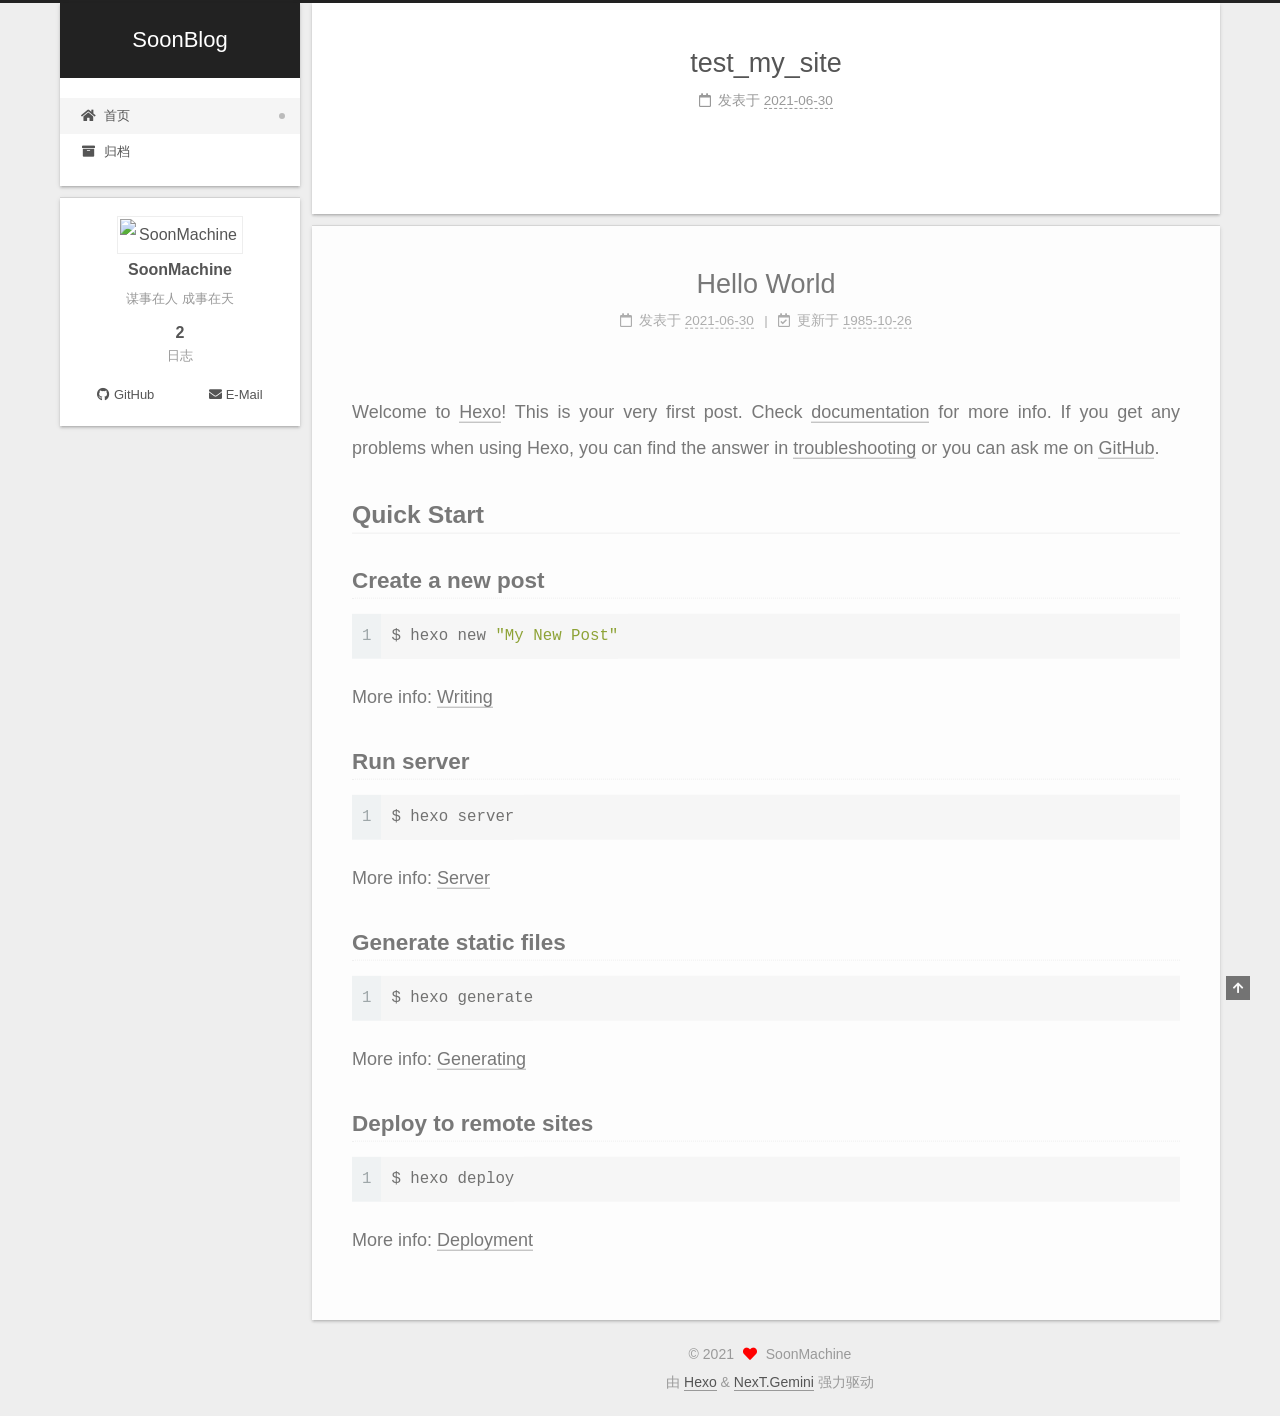
==== commit 1e9b3095: "Site updated: 2021-07-01 00:02:50" ====
--- a/index.html
+++ b/index.html
@@ -150,7 +150,7 @@
     <link itemprop="mainEntityOfPage" href="http://example.com/2021/06/30/test-my-site/">
 
     <span hidden itemprop="author" itemscope itemtype="http://schema.org/Person">
-      <meta itemprop="image" content="https://raw.githubusercontent.com/1608853426/picBed/master/%E5%BE%AE%E4%BF%A1%E5%9B%BE%E7%89%87_20210630232650.jpg?token=AOFJFE2PKWYEGKIJK3JPJCDA3SGYQ">
+      <meta itemprop="image" content="https://raw.githubusercontent.com/1608853426/picBed/master/soonmachine.jpg?token=AOFJFE6PMLWHCBIU6NJY4ULA3SKYQ">
       <meta itemprop="name" content="SoonMachine">
       <meta itemprop="description" content="谋事在人 成事在天">
     </span>
@@ -207,7 +207,7 @@
     <link itemprop="mainEntityOfPage" href="http://example.com/2021/06/30/hello-world/">
 
     <span hidden itemprop="author" itemscope itemtype="http://schema.org/Person">
-      <meta itemprop="image" content="https://raw.githubusercontent.com/1608853426/picBed/master/%E5%BE%AE%E4%BF%A1%E5%9B%BE%E7%89%87_20210630232650.jpg?token=AOFJFE2PKWYEGKIJK3JPJCDA3SGYQ">
+      <meta itemprop="image" content="https://raw.githubusercontent.com/1608853426/picBed/master/soonmachine.jpg?token=AOFJFE6PMLWHCBIU6NJY4ULA3SKYQ">
       <meta itemprop="name" content="SoonMachine">
       <meta itemprop="description" content="谋事在人 成事在天">
     </span>
@@ -336,7 +336,7 @@
       <div class="site-overview-wrap sidebar-panel">
         <div class="site-author motion-element" itemprop="author" itemscope itemtype="http://schema.org/Person">
     <img class="site-author-image" itemprop="image" alt="SoonMachine"
-      src="https://raw.githubusercontent.com/1608853426/picBed/master/%E5%BE%AE%E4%BF%A1%E5%9B%BE%E7%89%87_20210630232650.jpg?token=AOFJFE2PKWYEGKIJK3JPJCDA3SGYQ">
+      src="https://raw.githubusercontent.com/1608853426/picBed/master/soonmachine.jpg?token=AOFJFE6PMLWHCBIU6NJY4ULA3SKYQ">
   <p class="site-author-name" itemprop="name">SoonMachine</p>
   <div class="site-description" itemprop="description">谋事在人 成事在天</div>
 </div>
--- a/css/main.css
+++ b/css/main.css
@@ -1196,7 +1196,7 @@
 }
 .links-of-author a::before,
 .links-of-author span.exturl::before {
-  background: #ff28fe;
+  background: #5436ff;
   border-radius: 50%;
   content: ' ';
   display: inline-block;
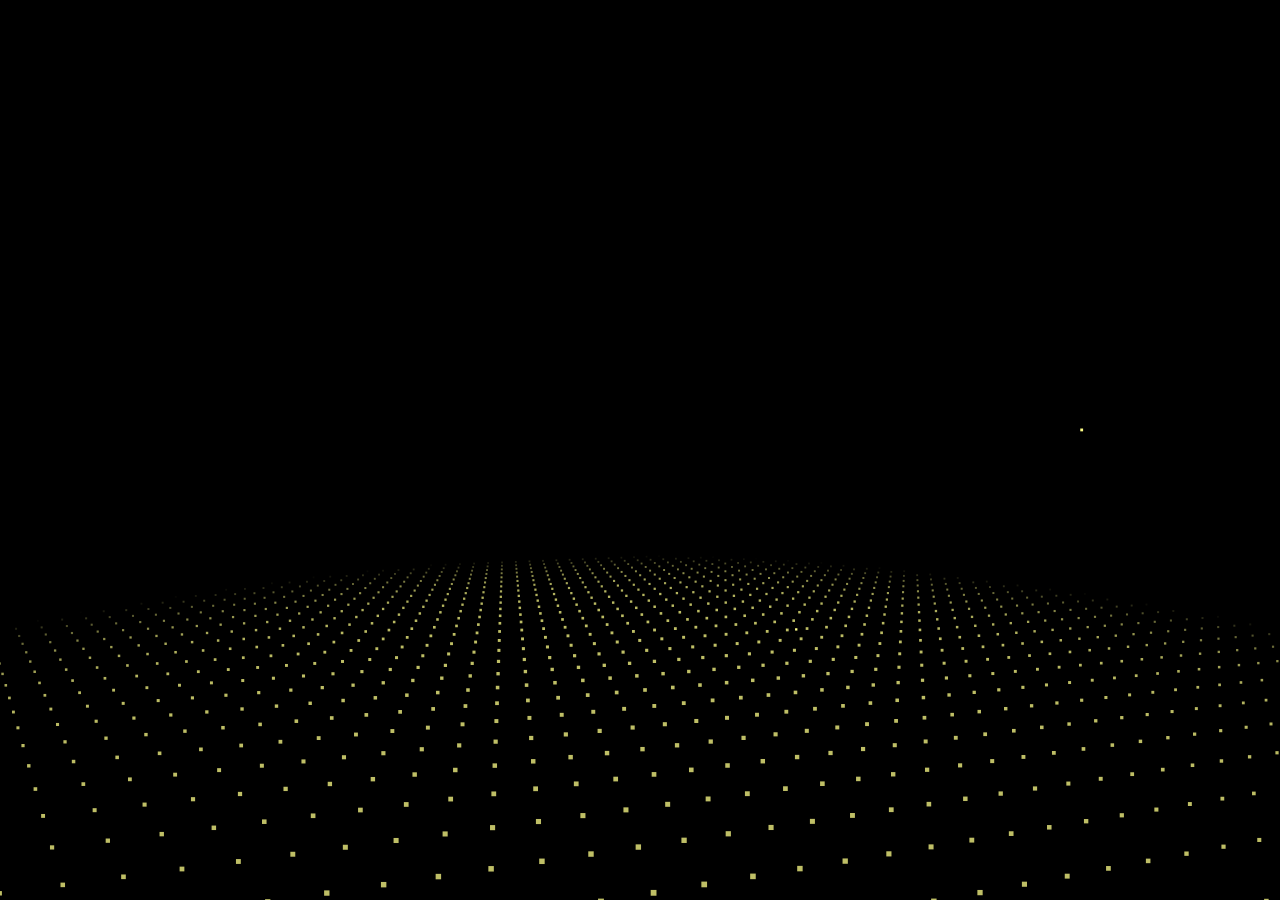
==== commit cc3fce5e: "for the 30 age of my old deng" ====
--- a/index.html
+++ b/index.html
@@ -1,445 +1,322 @@
-<!DOCTYPE html>
-<html lang="zh-CN">
+<!doctype html>
+<html>
 <head>
-  <meta charset="UTF-8">
-<meta name="viewport" content="width=device-width, initial-scale=1, maximum-scale=2">
-<meta name="theme-color" content="#222">
-<meta name="generator" content="Hexo 5.4.0">
-  <link rel="apple-touch-icon" sizes="180x180" href="/images/apple-touch-icon-next.png">
-  <link rel="icon" type="image/png" sizes="32x32" href="/images/favicon-32x32-next.png">
-  <link rel="icon" type="image/png" sizes="16x16" href="/images/favicon-16x16-next.png">
-  <link rel="mask-icon" href="/images/logo.svg" color="#222">
-
-<link rel="stylesheet" href="/css/main.css">
-
-
-<link rel="stylesheet" href="/lib/font-awesome/css/all.min.css">
-
-<script id="hexo-configurations">
-    var NexT = window.NexT || {};
-    var CONFIG = {"hostname":"example.com","root":"/","scheme":"Gemini","version":"7.8.0","exturl":false,"sidebar":{"position":"left","display":"post","padding":18,"offset":12,"onmobile":false},"copycode":{"enable":false,"show_result":false,"style":null},"back2top":{"enable":true,"sidebar":false,"scrollpercent":false},"bookmark":{"enable":false,"color":"#222","save":"auto"},"fancybox":false,"mediumzoom":false,"lazyload":false,"pangu":false,"comments":{"style":"tabs","active":null,"storage":true,"lazyload":false,"nav":null},"algolia":{"hits":{"per_page":10},"labels":{"input_placeholder":"Search for Posts","hits_empty":"We didn't find any results for the search: ${query}","hits_stats":"${hits} results found in ${time} ms"}},"localsearch":{"enable":false,"trigger":"auto","top_n_per_article":1,"unescape":false,"preload":false},"motion":{"enable":true,"async":false,"transition":{"post_block":"fadeIn","post_header":"slideDownIn","post_body":"slideDownIn","coll_header":"slideLeftIn","sidebar":"slideUpIn"}}};
-  </script>
-
-  <meta name="description" content="谋事在人 成事在天">
-<meta property="og:type" content="website">
-<meta property="og:title" content="SoonBlog">
-<meta property="og:url" content="http://example.com/index.html">
-<meta property="og:site_name" content="SoonBlog">
-<meta property="og:description" content="谋事在人 成事在天">
-<meta property="og:locale" content="zh_CN">
-<meta property="article:author" content="SoonMachine">
-<meta name="twitter:card" content="summary">
-
-<link rel="canonical" href="http://example.com/">
-
-
-<script id="page-configurations">
-  // https://hexo.io/docs/variables.html
-  CONFIG.page = {
-    sidebar: "",
-    isHome : true,
-    isPost : false,
-    lang   : 'zh-CN'
-  };
+    <meta charset="utf-8">
+    <title>HTML5+Canvas漂亮的3D烟花动画生日特效</title>
+
+    <style>
+        html,body{
+            margin:0px;
+            width:100%;
+            height:100%;
+            overflow:hidden;
+            background:#000;
+        }
+    </style>
+
+</head>
+<body>
+<canvas id="canvas" style="position:absolute;width:100%;height:100%;z-index:8888"></canvas>
+<canvas style="position:absolute;width:100%;height:100%;z-index:9999" class="canvas" ></canvas>
+<div class="overlay">
+    <div class="tabs">
+        <div class="tabs-labels"><span class="tabs-label">Commands</span><span class="tabs-label">Info</span><span class="tabs-label">Share</span></div>
+
+        <div class="tabs-panels">
+            <ul class="tabs-panel commands">
+            </ul>
+        </div>
+    </div>
+</div>
+<script>
+    function initVars(){
+
+        pi=Math.PI;
+        ctx=canvas.getContext("2d");
+        canvas.width=canvas.clientWidth;
+        canvas.height=canvas.clientHeight;
+        cx=canvas.width/2;
+        cy=canvas.height/2;
+        playerZ=-25;
+        playerX=playerY=playerVX=playerVY=playerVZ=pitch=yaw=pitchV=yawV=0;
+        scale=600;
+        seedTimer=0;seedInterval=5,seedLife=100;gravity=.02;
+        seeds=new Array();
+        sparkPics=new Array();
+        s="https://cantelope.org/NYE/";
+        for(i=1;i<=10;++i){
+            sparkPic=new Image();
+            sparkPic.src=s+"spark"+i+".png";
+            sparkPics.push(sparkPic);
+        }
+        sparks=new Array();
+        pow1=new Audio(s+"pow1.ogg");
+        pow2=new Audio(s+"pow2.ogg");
+        pow3=new Audio(s+"pow3.ogg");
+        pow4=new Audio(s+"pow4.ogg");
+        frames = 0;
+    }
+
+    function rasterizePoint(x,y,z){
+
+        var p,d;
+        x-=playerX;
+        y-=playerY;
+        z-=playerZ;
+        p=Math.atan2(x,z);
+        d=Math.sqrt(x*x+z*z);
+        x=Math.sin(p-yaw)*d;
+        z=Math.cos(p-yaw)*d;
+        p=Math.atan2(y,z);
+        d=Math.sqrt(y*y+z*z);
+        y=Math.sin(p-pitch)*d;
+        z=Math.cos(p-pitch)*d;
+        var rx1=-1000,ry1=1,rx2=1000,ry2=1,rx3=0,ry3=0,rx4=x,ry4=z,uc=(ry4-ry3)*(rx2-rx1)-(rx4-rx3)*(ry2-ry1);
+        if(!uc) return {x:0,y:0,d:-1};
+        var ua=((rx4-rx3)*(ry1-ry3)-(ry4-ry3)*(rx1-rx3))/uc;
+        var ub=((rx2-rx1)*(ry1-ry3)-(ry2-ry1)*(rx1-rx3))/uc;
+        if(!z)z=.000000001;
+        if(ua>0&&ua<1&&ub>0&&ub<1){
+            return {
+                x:cx+(rx1+ua*(rx2-rx1))*scale,
+                y:cy+y/z*scale,
+                d:Math.sqrt(x*x+y*y+z*z)
+            };
+        }else{
+            return {
+                x:cx+(rx1+ua*(rx2-rx1))*scale,
+                y:cy+y/z*scale,
+                d:-1
+            };
+        }
+    }
+
+    function spawnSeed(){
+
+        seed=new Object();
+        seed.x=-50+Math.random()*100;
+        seed.y=25;
+        seed.z=-50+Math.random()*100;
+        seed.vx=.1-Math.random()*.2;
+        seed.vy=-1.5;//*(1+Math.random()/2);
+        seed.vz=.1-Math.random()*.2;
+        seed.born=frames;
+        seeds.push(seed);
+    }
+
+    function splode(x,y,z){
+
+        t=5+parseInt(Math.random()*150);
+        sparkV=1+Math.random()*2.5;
+        type=parseInt(Math.random()*3);
+        switch(type){
+            case 0:
+                pic1=parseInt(Math.random()*10);
+                break;
+            case 1:
+                pic1=parseInt(Math.random()*10);
+                do{ pic2=parseInt(Math.random()*10); }while(pic2==pic1);
+                break;
+            case 2:
+                pic1=parseInt(Math.random()*10);
+                do{ pic2=parseInt(Math.random()*10); }while(pic2==pic1);
+                do{ pic3=parseInt(Math.random()*10); }while(pic3==pic1 || pic3==pic2);
+                break;
+        }
+        for(m=1;m<t;++m){
+            spark=new Object();
+            spark.x=x; spark.y=y; spark.z=z;
+            p1=pi*2*Math.random();
+            p2=pi*Math.random();
+            v=sparkV*(1+Math.random()/6)
+            spark.vx=Math.sin(p1)*Math.sin(p2)*v;
+            spark.vz=Math.cos(p1)*Math.sin(p2)*v;
+            spark.vy=Math.cos(p2)*v;
+            switch(type){
+                case 0: spark.img=sparkPics[pic1]; break;
+                case 1:
+                    spark.img=sparkPics[parseInt(Math.random()*2)?pic1:pic2];
+                    break;
+                case 2:
+                    switch(parseInt(Math.random()*3)){
+                        case 0: spark.img=sparkPics[pic1]; break;
+                        case 1: spark.img=sparkPics[pic2]; break;
+                        case 2: spark.img=sparkPics[pic3]; break;
+                    }
+                    break;
+            }
+            spark.radius=25+Math.random()*50;
+            spark.alpha=1;
+            spark.trail=new Array();
+            sparks.push(spark);
+        }
+        switch(parseInt(Math.random()*4)){
+            case 0:	pow=new Audio(s+"pow1.ogg"); break;
+            case 1:	pow=new Audio(s+"pow2.ogg"); break;
+            case 2:	pow=new Audio(s+"pow3.ogg"); break;
+            case 3:	pow=new Audio(s+"pow4.ogg"); break;
+        }
+        d=Math.sqrt((x-playerX)*(x-playerX)+(y-playerY)*(y-playerY)+(z-playerZ)*(z-playerZ));
+        pow.volume=1.5/(1+d/10);
+        pow.play();
+    }
+
+    function doLogic(){
+
+        if(seedTimer<frames){
+            seedTimer=frames+seedInterval*Math.random()*10;
+            spawnSeed();
+        }
+        for(i=0;i<seeds.length;++i){
+            seeds[i].vy+=gravity;
+            seeds[i].x+=seeds[i].vx;
+            seeds[i].y+=seeds[i].vy;
+            seeds[i].z+=seeds[i].vz;
+            if(frames-seeds[i].born>seedLife){
+                splode(seeds[i].x,seeds[i].y,seeds[i].z);
+                seeds.splice(i,1);
+            }
+        }
+        for(i=0;i<sparks.length;++i){
+            if(sparks[i].alpha>0 && sparks[i].radius>5){
+                sparks[i].alpha-=.01;
+                sparks[i].radius/=1.02;
+                sparks[i].vy+=gravity;
+                point=new Object();
+                point.x=sparks[i].x;
+                point.y=sparks[i].y;
+                point.z=sparks[i].z;
+                if(sparks[i].trail.length){
+                    x=sparks[i].trail[sparks[i].trail.length-1].x;
+                    y=sparks[i].trail[sparks[i].trail.length-1].y;
+                    z=sparks[i].trail[sparks[i].trail.length-1].z;
+                    d=((point.x-x)*(point.x-x)+(point.y-y)*(point.y-y)+(point.z-z)*(point.z-z));
+                    if(d>9){
+                        sparks[i].trail.push(point);
+                    }
+                }else{
+                    sparks[i].trail.push(point);
+                }
+                if(sparks[i].trail.length>5)sparks[i].trail.splice(0,1);
+                sparks[i].x+=sparks[i].vx;
+                sparks[i].y+=sparks[i].vy;
+                sparks[i].z+=sparks[i].vz;
+                sparks[i].vx/=1.075;
+                sparks[i].vy/=1.075;
+                sparks[i].vz/=1.075;
+            }else{
+                sparks.splice(i,1);
+            }
+        }
+        p=Math.atan2(playerX,playerZ);
+        d=Math.sqrt(playerX*playerX+playerZ*playerZ);
+        d+=Math.sin(frames/80)/1.25;
+        t=Math.sin(frames/200)/40;
+        playerX=Math.sin(p+t)*d;
+        playerZ=Math.cos(p+t)*d;
+        yaw=pi+p+t;
+    }
+
+    function rgb(col){
+
+        var r = parseInt((.5+Math.sin(col)*.5)*16);
+        var g = parseInt((.5+Math.cos(col)*.5)*16);
+        var b = parseInt((.5-Math.sin(col)*.5)*16);
+        return "#"+r.toString(16)+g.toString(16)+b.toString(16);
+    }
+
+    function draw(){
+
+        ctx.clearRect(0,0,cx*2,cy*2);
+
+        ctx.fillStyle="#ff8";
+        for(i=-100;i<100;i+=3){
+            for(j=-100;j<100;j+=4){
+                x=i;z=j;y=25;
+                point=rasterizePoint(x,y,z);
+                if(point.d!=-1){
+                    size=250/(1+point.d);
+                    d = Math.sqrt(x * x + z * z);
+                    a = 0.75 - Math.pow(d / 100, 6) * 0.75;
+                    if(a>0){
+                        ctx.globalAlpha = a;
+                        ctx.fillRect(point.x-size/2,point.y-size/2,size,size);
+                    }
+                }
+            }
+        }
+        ctx.globalAlpha=1;
+        for(i=0;i<seeds.length;++i){
+            point=rasterizePoint(seeds[i].x,seeds[i].y,seeds[i].z);
+            if(point.d!=-1){
+                size=200/(1+point.d);
+                ctx.fillRect(point.x-size/2,point.y-size/2,size,size);
+            }
+        }
+        point1=new Object();
+        for(i=0;i<sparks.length;++i){
+            point=rasterizePoint(sparks[i].x,sparks[i].y,sparks[i].z);
+            if(point.d!=-1){
+                size=sparks[i].radius*200/(1+point.d);
+                if(sparks[i].alpha<0)sparks[i].alpha=0;
+                if(sparks[i].trail.length){
+                    point1.x=point.x;
+                    point1.y=point.y;
+                    switch(sparks[i].img){
+                        case sparkPics[0]:ctx.strokeStyle="#f84";break;
+                        case sparkPics[1]:ctx.strokeStyle="#84f";break;
+                        case sparkPics[2]:ctx.strokeStyle="#8ff";break;
+                        case sparkPics[3]:ctx.strokeStyle="#fff";break;
+                        case sparkPics[4]:ctx.strokeStyle="#4f8";break;
+                        case sparkPics[5]:ctx.strokeStyle="#f44";break;
+                        case sparkPics[6]:ctx.strokeStyle="#f84";break;
+                        case sparkPics[7]:ctx.strokeStyle="#84f";break;
+                        case sparkPics[8]:ctx.strokeStyle="#fff";break;
+                        case sparkPics[9]:ctx.strokeStyle="#44f";break;
+                    }
+                    for(j=sparks[i].trail.length-1;j>=0;--j){
+                        point2=rasterizePoint(sparks[i].trail[j].x,sparks[i].trail[j].y,sparks[i].trail[j].z);
+                        if(point2.d!=-1){
+                            ctx.globalAlpha=j/sparks[i].trail.length*sparks[i].alpha/2;
+                            ctx.beginPath();
+                            ctx.moveTo(point1.x,point1.y);
+                            ctx.lineWidth=1+sparks[i].radius*10/(sparks[i].trail.length-j)/(1+point2.d);
+                            ctx.lineTo(point2.x,point2.y);
+                            ctx.stroke();
+                            point1.x=point2.x;
+                            point1.y=point2.y;
+                        }
+                    }
+                }
+                ctx.globalAlpha=sparks[i].alpha;
+                ctx.drawImage(sparks[i].img,point.x-size/2,point.y-size/2,size,size);
+            }
+        }
+    }
+
+    function frame(){
+
+        if(frames>100000){
+            seedTimer=0;
+            frames=0;
+        }
+        frames++;
+        draw();
+        doLogic();
+        requestAnimationFrame(frame);
+    }
+
+    window.addEventListener("resize",()=>{
+        canvas.width=canvas.clientWidth;
+        canvas.height=canvas.clientHeight;
+        cx=canvas.width/2;
+        cy=canvas.height/2;
+    });
+
+    initVars();
+    frame();
 </script>
-
-  <title>SoonBlog</title>
-  
-
-
-
-
-
-
-  <noscript>
-  <style>
-  .use-motion .brand,
-  .use-motion .menu-item,
-  .sidebar-inner,
-  .use-motion .post-block,
-  .use-motion .pagination,
-  .use-motion .comments,
-  .use-motion .post-header,
-  .use-motion .post-body,
-  .use-motion .collection-header { opacity: initial; }
-
-  .use-motion .site-title,
-  .use-motion .site-subtitle {
-    opacity: initial;
-    top: initial;
-  }
-
-  .use-motion .logo-line-before i { left: initial; }
-  .use-motion .logo-line-after i { right: initial; }
-  </style>
-</noscript>
-
-</head>
-
-<body itemscope itemtype="http://schema.org/WebPage">
-  <div class="container use-motion">
-    <div class="headband"></div>
-
-    <header class="header" itemscope itemtype="http://schema.org/WPHeader">
-      <div class="header-inner"><div class="site-brand-container">
-  <div class="site-nav-toggle">
-    <div class="toggle" aria-label="切换导航栏">
-      <span class="toggle-line toggle-line-first"></span>
-      <span class="toggle-line toggle-line-middle"></span>
-      <span class="toggle-line toggle-line-last"></span>
-    </div>
-  </div>
-
-  <div class="site-meta">
-
-    <a href="/" class="brand" rel="start">
-      <span class="logo-line-before"><i></i></span>
-      <h1 class="site-title">SoonBlog</h1>
-      <span class="logo-line-after"><i></i></span>
-    </a>
-  </div>
-
-  <div class="site-nav-right">
-    <div class="toggle popup-trigger">
-    </div>
-  </div>
-</div>
-
-
-
-
-<nav class="site-nav">
-  <ul id="menu" class="main-menu menu">
-        <li class="menu-item menu-item-home">
-
-    <a href="/" rel="section"><i class="fa fa-home fa-fw"></i>首页</a>
-
-  </li>
-        <li class="menu-item menu-item-archives">
-
-    <a href="/archives/" rel="section"><i class="fa fa-archive fa-fw"></i>归档</a>
-
-  </li>
-  </ul>
-</nav>
-
-
-
-
-</div>
-    </header>
-
-    
-  <div class="back-to-top">
-    <i class="fa fa-arrow-up"></i>
-    <span>0%</span>
-  </div>
-
-
-    <main class="main">
-      <div class="main-inner">
-        <div class="content-wrap">
-          
-
-          <div class="content index posts-expand">
-            
-      
-  
-  
-  <article itemscope itemtype="http://schema.org/Article" class="post-block" lang="zh-CN">
-    <link itemprop="mainEntityOfPage" href="http://example.com/2021/06/30/test-my-site/">
-
-    <span hidden itemprop="author" itemscope itemtype="http://schema.org/Person">
-      <meta itemprop="image" content="https://raw.githubusercontent.com/1608853426/picBed/master/soonmachine.jpg?token=AOFJFE6PMLWHCBIU6NJY4ULA3SKYQ">
-      <meta itemprop="name" content="SoonMachine">
-      <meta itemprop="description" content="谋事在人 成事在天">
-    </span>
-
-    <span hidden itemprop="publisher" itemscope itemtype="http://schema.org/Organization">
-      <meta itemprop="name" content="SoonBlog">
-    </span>
-      <header class="post-header">
-        <h2 class="post-title" itemprop="name headline">
-          
-            <a href="/2021/06/30/test-my-site/" class="post-title-link" itemprop="url">test_my_site</a>
-        </h2>
-
-        <div class="post-meta">
-            <span class="post-meta-item">
-              <span class="post-meta-item-icon">
-                <i class="far fa-calendar"></i>
-              </span>
-              <span class="post-meta-item-text">发表于</span>
-
-              <time title="创建时间：2021-06-30 16:58:55" itemprop="dateCreated datePublished" datetime="2021-06-30T16:58:55+08:00">2021-06-30</time>
-            </span>
-
-          
-
-        </div>
-      </header>
-
-    
-    
-    
-    <div class="post-body" itemprop="articleBody">
-
-      
-          
-      
-    </div>
-
-    
-    
-    
-      <footer class="post-footer">
-        <div class="post-eof"></div>
-      </footer>
-  </article>
-  
-  
-  
-
-      
-  
-  
-  <article itemscope itemtype="http://schema.org/Article" class="post-block" lang="zh-CN">
-    <link itemprop="mainEntityOfPage" href="http://example.com/2021/06/30/hello-world/">
-
-    <span hidden itemprop="author" itemscope itemtype="http://schema.org/Person">
-      <meta itemprop="image" content="https://raw.githubusercontent.com/1608853426/picBed/master/soonmachine.jpg?token=AOFJFE6PMLWHCBIU6NJY4ULA3SKYQ">
-      <meta itemprop="name" content="SoonMachine">
-      <meta itemprop="description" content="谋事在人 成事在天">
-    </span>
-
-    <span hidden itemprop="publisher" itemscope itemtype="http://schema.org/Organization">
-      <meta itemprop="name" content="SoonBlog">
-    </span>
-      <header class="post-header">
-        <h2 class="post-title" itemprop="name headline">
-          
-            <a href="/2021/06/30/hello-world/" class="post-title-link" itemprop="url">Hello World</a>
-        </h2>
-
-        <div class="post-meta">
-            <span class="post-meta-item">
-              <span class="post-meta-item-icon">
-                <i class="far fa-calendar"></i>
-              </span>
-              <span class="post-meta-item-text">发表于</span>
-
-              <time title="创建时间：2021-06-30 16:54:32" itemprop="dateCreated datePublished" datetime="2021-06-30T16:54:32+08:00">2021-06-30</time>
-            </span>
-              <span class="post-meta-item">
-                <span class="post-meta-item-icon">
-                  <i class="far fa-calendar-check"></i>
-                </span>
-                <span class="post-meta-item-text">更新于</span>
-                <time title="修改时间：1985-10-26 16:15:00" itemprop="dateModified" datetime="1985-10-26T16:15:00+08:00">1985-10-26</time>
-              </span>
-
-          
-
-        </div>
-      </header>
-
-    
-    
-    
-    <div class="post-body" itemprop="articleBody">
-
-      
-          <p>Welcome to <a target="_blank" rel="noopener" href="https://hexo.io/">Hexo</a>! This is your very first post. Check <a target="_blank" rel="noopener" href="https://hexo.io/docs/">documentation</a> for more info. If you get any problems when using Hexo, you can find the answer in <a target="_blank" rel="noopener" href="https://hexo.io/docs/troubleshooting.html">troubleshooting</a> or you can ask me on <a target="_blank" rel="noopener" href="https://github.com/hexojs/hexo/issues">GitHub</a>.</p>
-<h2 id="Quick-Start"><a href="#Quick-Start" class="headerlink" title="Quick Start"></a>Quick Start</h2><h3 id="Create-a-new-post"><a href="#Create-a-new-post" class="headerlink" title="Create a new post"></a>Create a new post</h3><figure class="highlight bash"><table><tr><td class="gutter"><pre><span class="line">1</span><br></pre></td><td class="code"><pre><span class="line">$ hexo new <span class="string">&quot;My New Post&quot;</span></span><br></pre></td></tr></table></figure>
-
-<p>More info: <a target="_blank" rel="noopener" href="https://hexo.io/docs/writing.html">Writing</a></p>
-<h3 id="Run-server"><a href="#Run-server" class="headerlink" title="Run server"></a>Run server</h3><figure class="highlight bash"><table><tr><td class="gutter"><pre><span class="line">1</span><br></pre></td><td class="code"><pre><span class="line">$ hexo server</span><br></pre></td></tr></table></figure>
-
-<p>More info: <a target="_blank" rel="noopener" href="https://hexo.io/docs/server.html">Server</a></p>
-<h3 id="Generate-static-files"><a href="#Generate-static-files" class="headerlink" title="Generate static files"></a>Generate static files</h3><figure class="highlight bash"><table><tr><td class="gutter"><pre><span class="line">1</span><br></pre></td><td class="code"><pre><span class="line">$ hexo generate</span><br></pre></td></tr></table></figure>
-
-<p>More info: <a target="_blank" rel="noopener" href="https://hexo.io/docs/generating.html">Generating</a></p>
-<h3 id="Deploy-to-remote-sites"><a href="#Deploy-to-remote-sites" class="headerlink" title="Deploy to remote sites"></a>Deploy to remote sites</h3><figure class="highlight bash"><table><tr><td class="gutter"><pre><span class="line">1</span><br></pre></td><td class="code"><pre><span class="line">$ hexo deploy</span><br></pre></td></tr></table></figure>
-
-<p>More info: <a target="_blank" rel="noopener" href="https://hexo.io/docs/one-command-deployment.html">Deployment</a></p>
-
-      
-    </div>
-
-    
-    
-    
-      <footer class="post-footer">
-        <div class="post-eof"></div>
-      </footer>
-  </article>
-  
-  
-  
-
-
-  
-
-
-
-          </div>
-          
-
-<script>
-  window.addEventListener('tabs:register', () => {
-    let { activeClass } = CONFIG.comments;
-    if (CONFIG.comments.storage) {
-      activeClass = localStorage.getItem('comments_active') || activeClass;
-    }
-    if (activeClass) {
-      let activeTab = document.querySelector(`a[href="#comment-${activeClass}"]`);
-      if (activeTab) {
-        activeTab.click();
-      }
-    }
-  });
-  if (CONFIG.comments.storage) {
-    window.addEventListener('tabs:click', event => {
-      if (!event.target.matches('.tabs-comment .tab-content .tab-pane')) return;
-      let commentClass = event.target.classList[1];
-      localStorage.setItem('comments_active', commentClass);
-    });
-  }
-</script>
-
-        </div>
-          
-  
-  <div class="toggle sidebar-toggle">
-    <span class="toggle-line toggle-line-first"></span>
-    <span class="toggle-line toggle-line-middle"></span>
-    <span class="toggle-line toggle-line-last"></span>
-  </div>
-
-  <aside class="sidebar">
-    <div class="sidebar-inner">
-
-      <ul class="sidebar-nav motion-element">
-        <li class="sidebar-nav-toc">
-          文章目录
-        </li>
-        <li class="sidebar-nav-overview">
-          站点概览
-        </li>
-      </ul>
-
-      <!--noindex-->
-      <div class="post-toc-wrap sidebar-panel">
-      </div>
-      <!--/noindex-->
-
-      <div class="site-overview-wrap sidebar-panel">
-        <div class="site-author motion-element" itemprop="author" itemscope itemtype="http://schema.org/Person">
-    <img class="site-author-image" itemprop="image" alt="SoonMachine"
-      src="https://raw.githubusercontent.com/1608853426/picBed/master/soonmachine.jpg?token=AOFJFE6PMLWHCBIU6NJY4ULA3SKYQ">
-  <p class="site-author-name" itemprop="name">SoonMachine</p>
-  <div class="site-description" itemprop="description">谋事在人 成事在天</div>
-</div>
-<div class="site-state-wrap motion-element">
-  <nav class="site-state">
-      <div class="site-state-item site-state-posts">
-          <a href="/archives/">
-        
-          <span class="site-state-item-count">2</span>
-          <span class="site-state-item-name">日志</span>
-        </a>
-      </div>
-  </nav>
-</div>
-  <div class="links-of-author motion-element">
-      <span class="links-of-author-item">
-        <a href="https://github.com/1608853426" title="GitHub → https:&#x2F;&#x2F;github.com&#x2F;1608853426" rel="noopener" target="_blank"><i class="fab fa-github fa-fw"></i>GitHub</a>
-      </span>
-      <span class="links-of-author-item">
-        <a href="mailto:sunamnxin@126.com" title="E-Mail → mailto:sunamnxin@126.com" rel="noopener" target="_blank"><i class="fa fa-envelope fa-fw"></i>E-Mail</a>
-      </span>
-  </div>
-
-
-
-      </div>
-
-    </div>
-  </aside>
-  <div id="sidebar-dimmer"></div>
-
-
-      </div>
-    </main>
-
-    <footer class="footer">
-      <div class="footer-inner">
-        
-
-        
-
-<div class="copyright">
-  
-  &copy; 
-  <span itemprop="copyrightYear">2021</span>
-  <span class="with-love">
-    <i class="fa fa-heart"></i>
-  </span>
-  <span class="author" itemprop="copyrightHolder">SoonMachine</span>
-</div>
-  <div class="powered-by">由 <a href="https://hexo.io/" class="theme-link" rel="noopener" target="_blank">Hexo</a> & <a href="https://theme-next.org/" class="theme-link" rel="noopener" target="_blank">NexT.Gemini</a> 强力驱动
-  </div>
-
-        
-
-
-
-
-
-
-
-
-      </div>
-    </footer>
-  </div>
-
-  
-  <script src="/lib/anime.min.js"></script>
-  <script src="/lib/velocity/velocity.min.js"></script>
-  <script src="/lib/velocity/velocity.ui.min.js"></script>
-
-<script src="/js/utils.js"></script>
-
-<script src="/js/motion.js"></script>
-
-
-<script src="/js/schemes/pisces.js"></script>
-
-
-<script src="/js/next-boot.js"></script>
-
-
-
-
-  
-
-
-
-
-
-
-
-
-
-
-
-
-
-
-
-  
-
-  
+<script src="js/index.js"></script>
 
 </body>
-</html>
+</html>
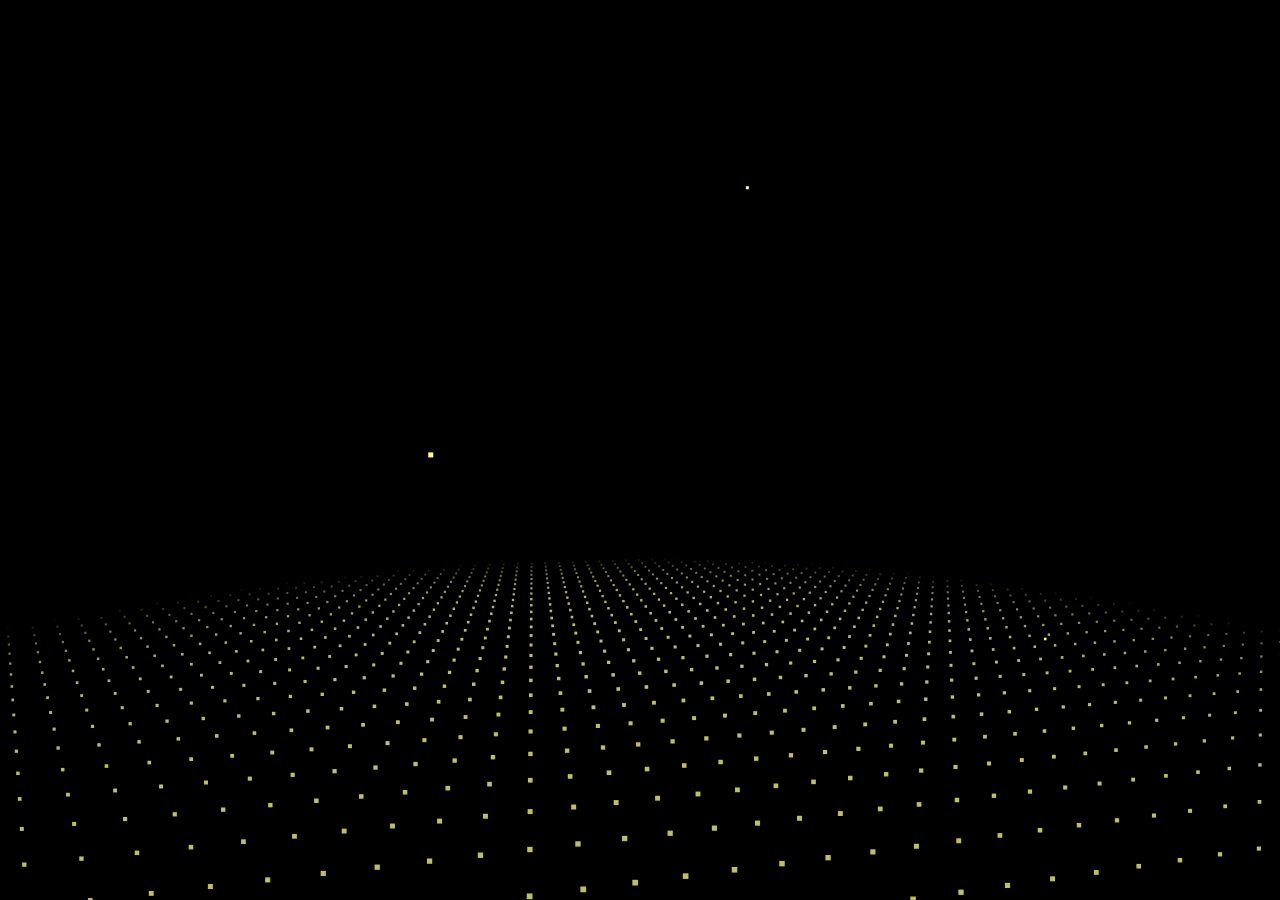
==== commit 4ed8cb54: "for the 30 age of my old deng" ====
--- a/index.html
+++ b/index.html
@@ -2,7 +2,7 @@
 <html>
 <head>
     <meta charset="utf-8">
-    <title>HTML5+Canvas漂亮的3D烟花动画生日特效</title>
+    <title>年少不知姐姐香,错把青春倒插秧</title>
 
     <style>
         html,body{
